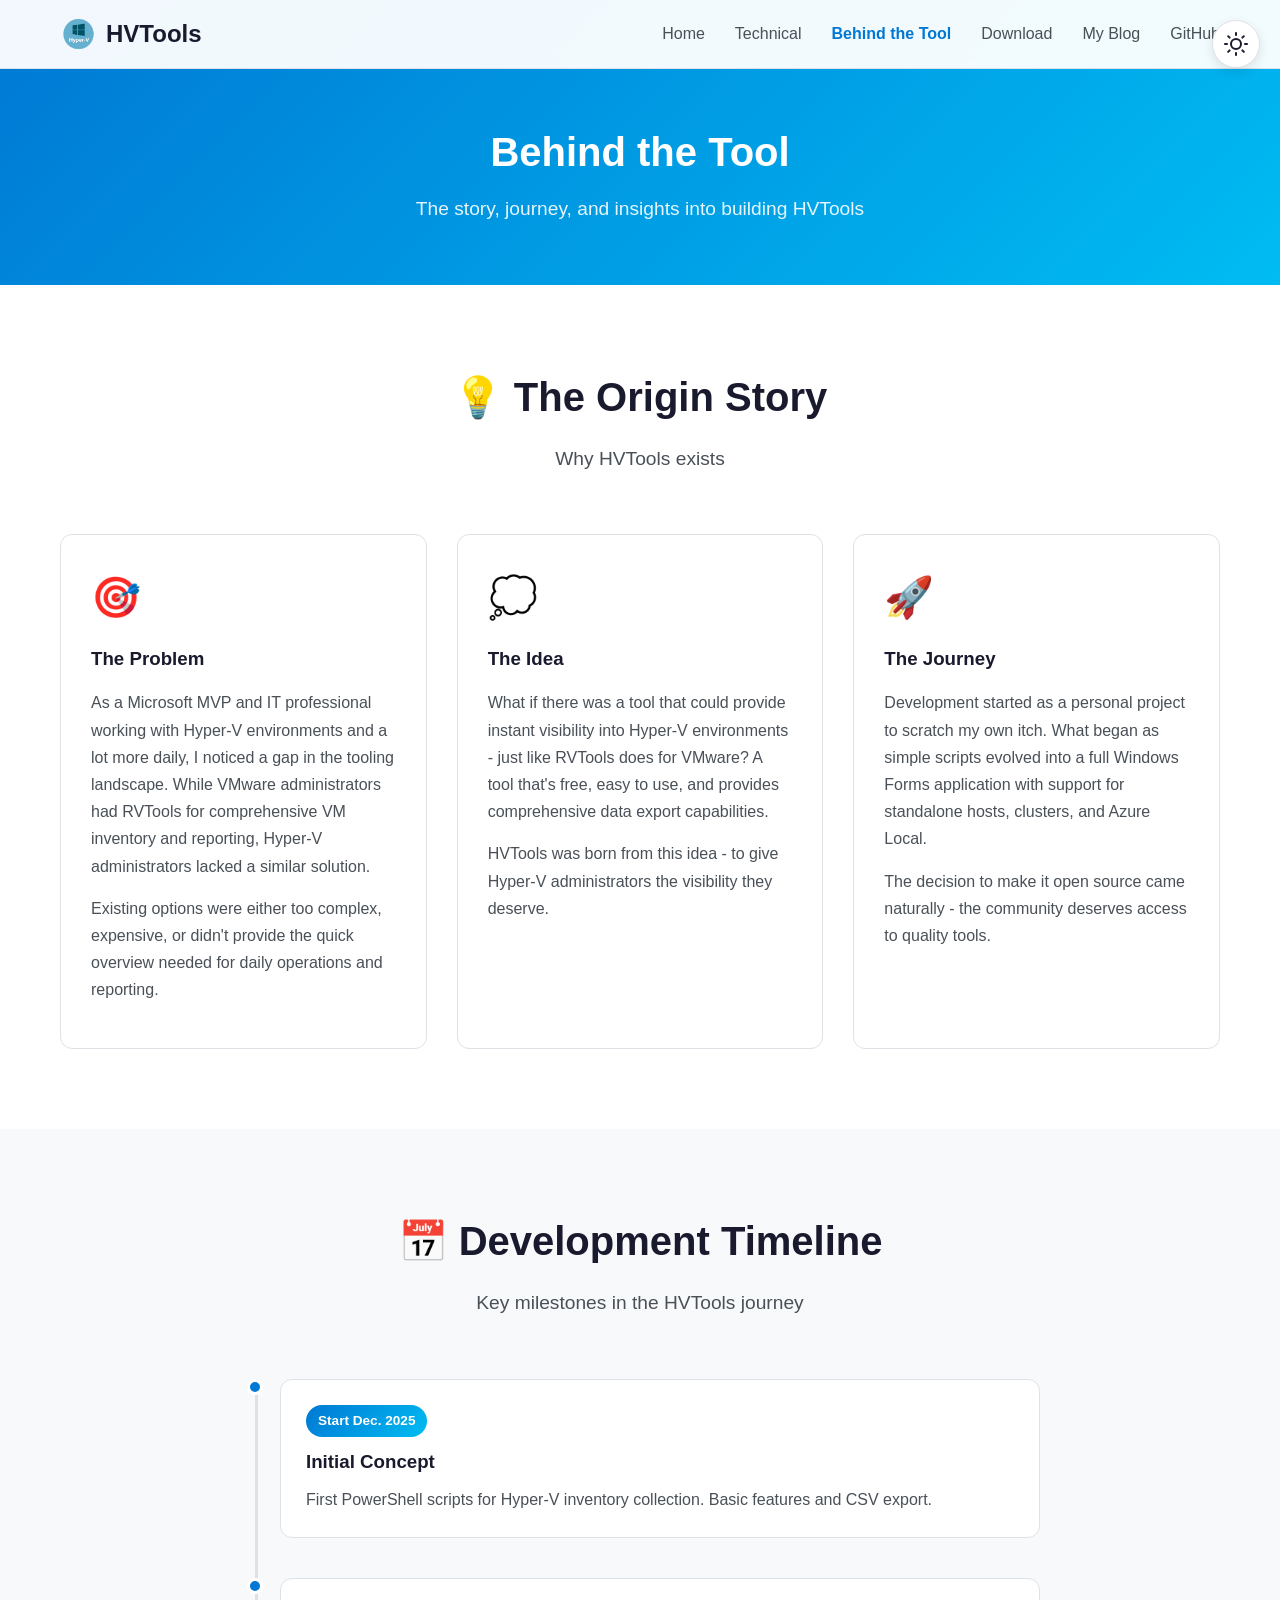
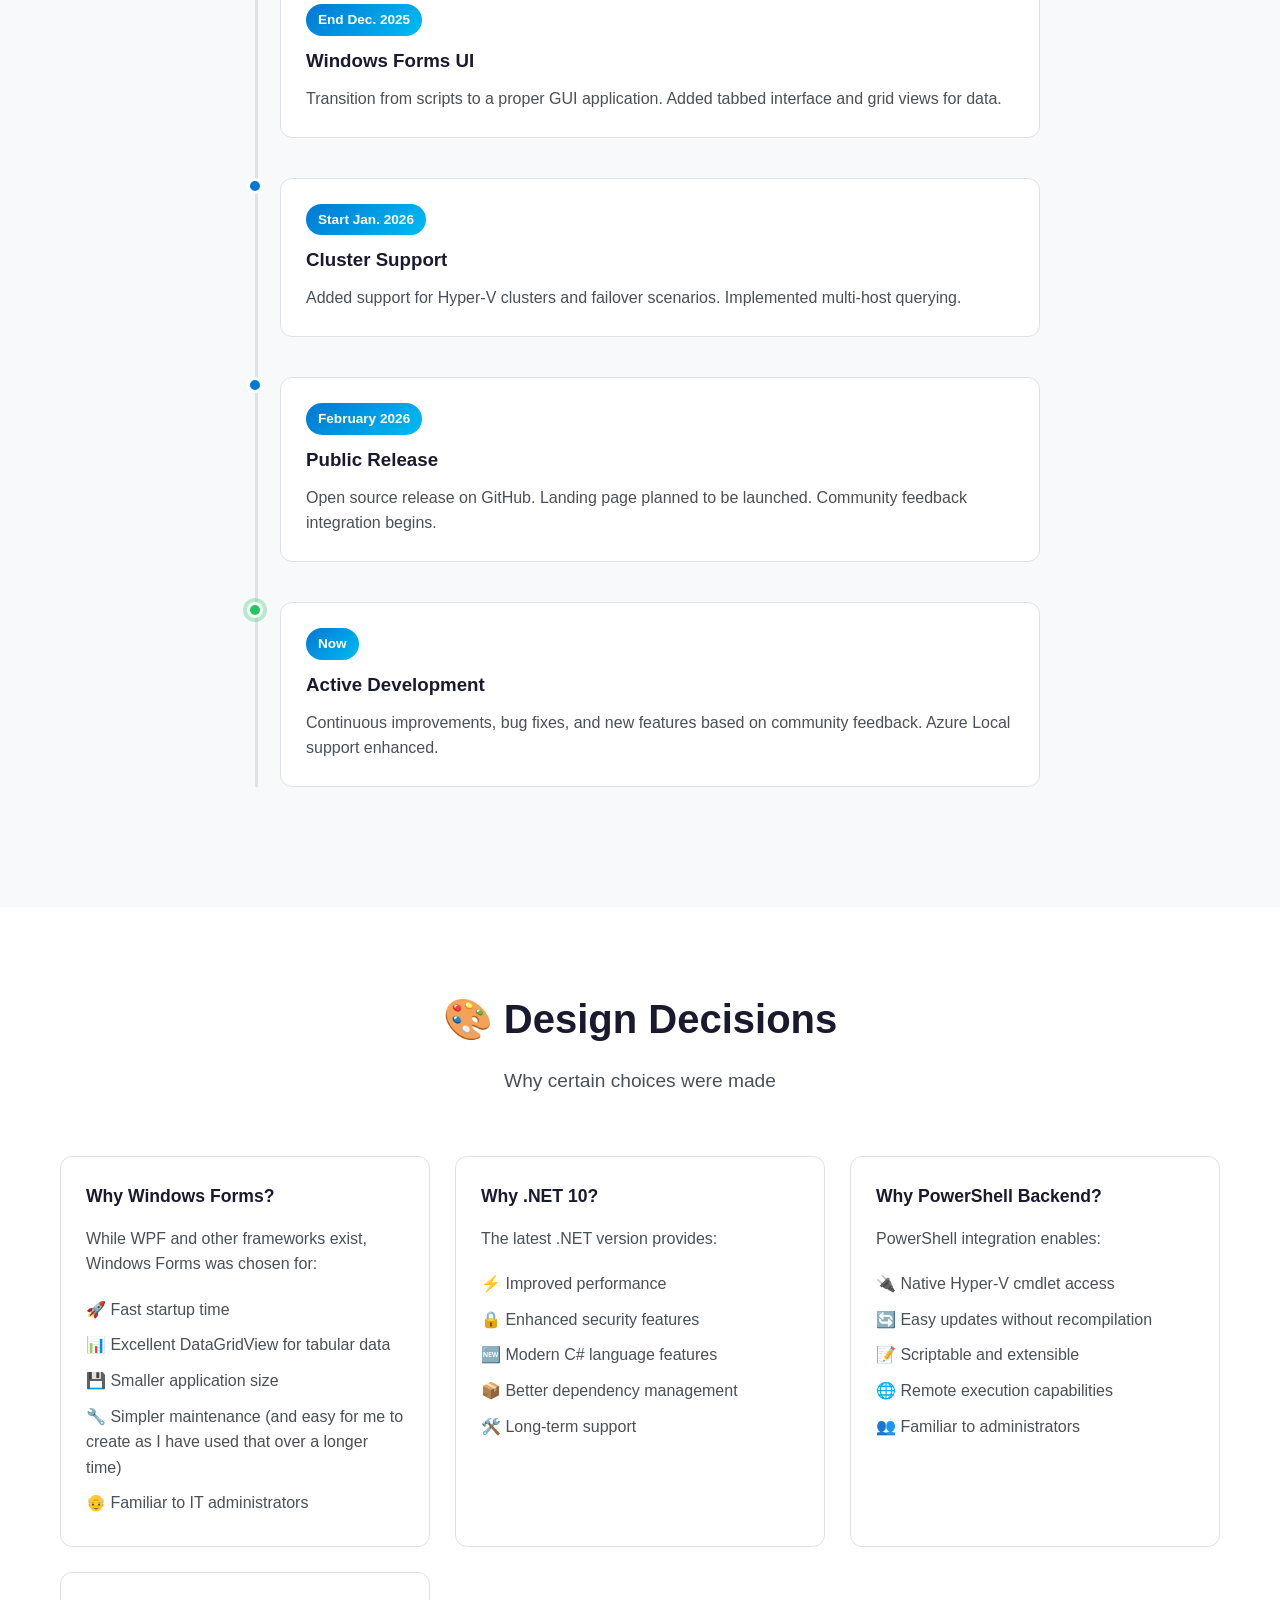
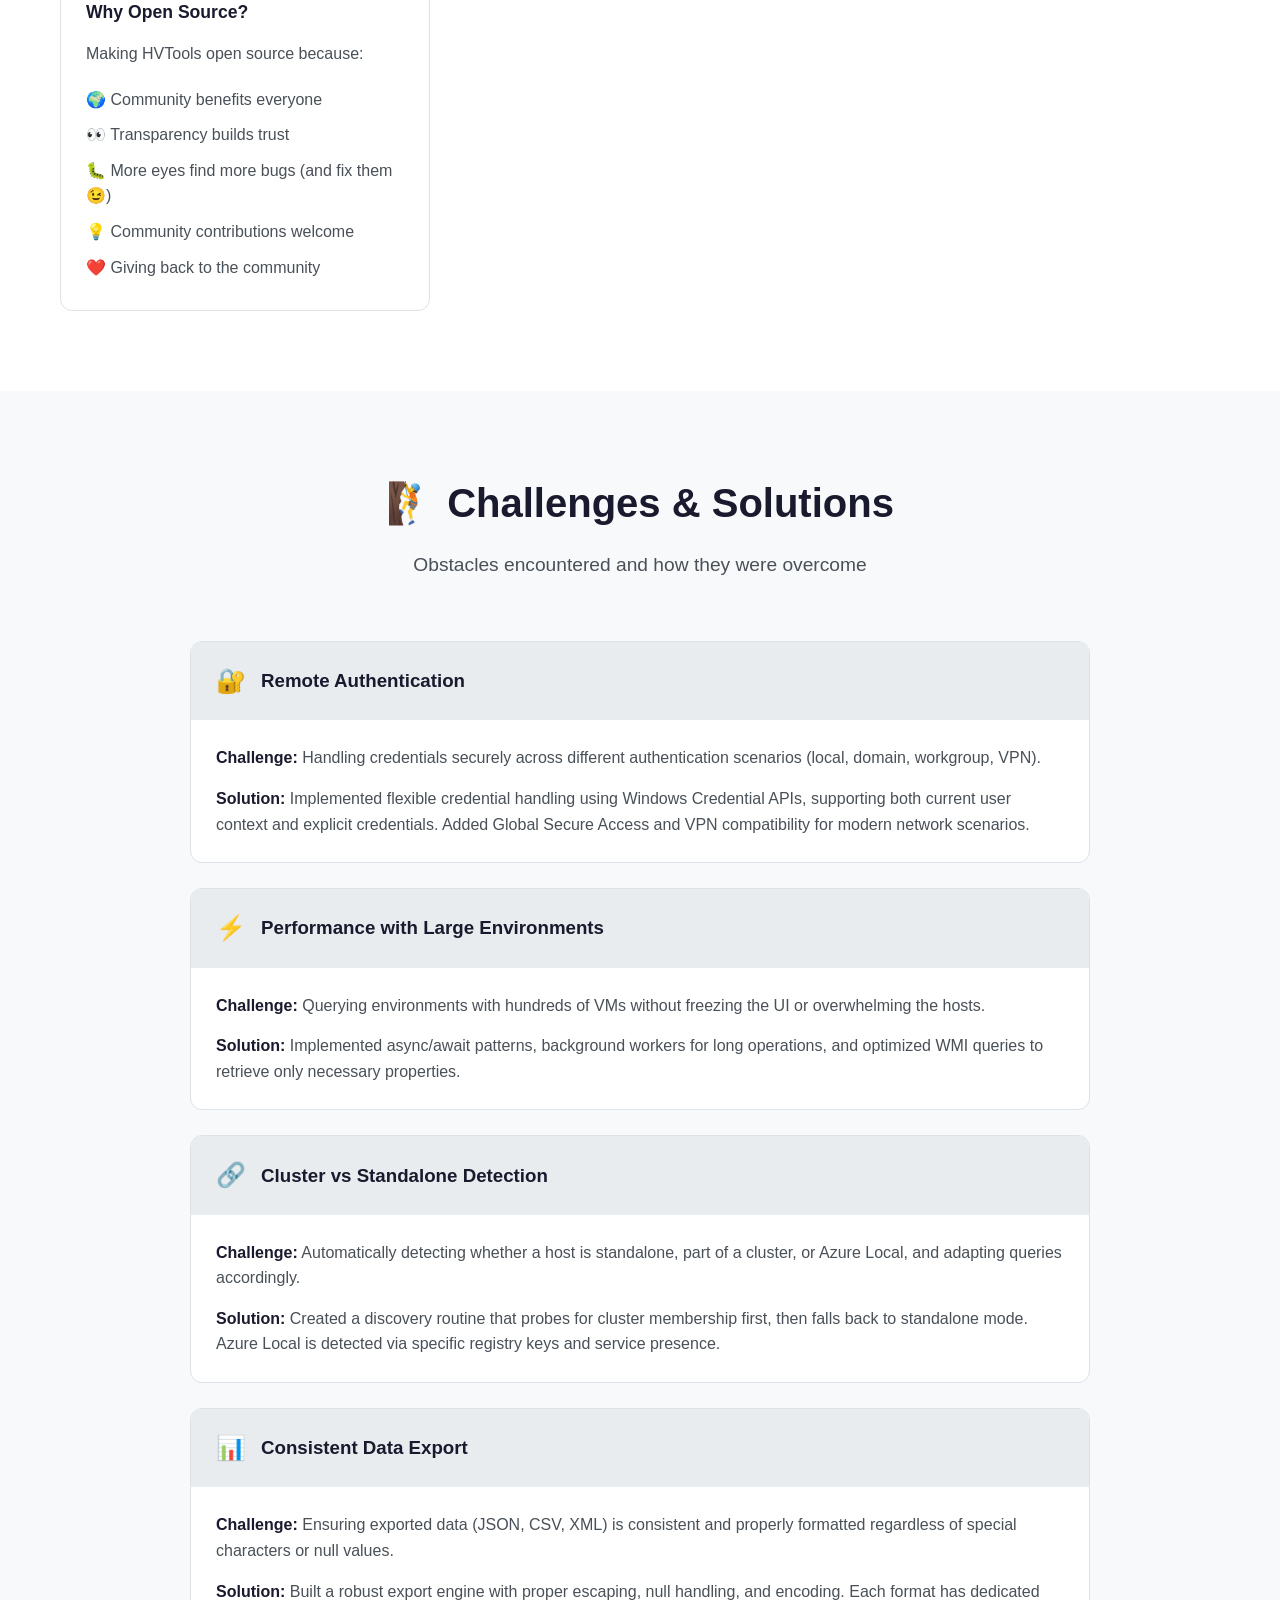
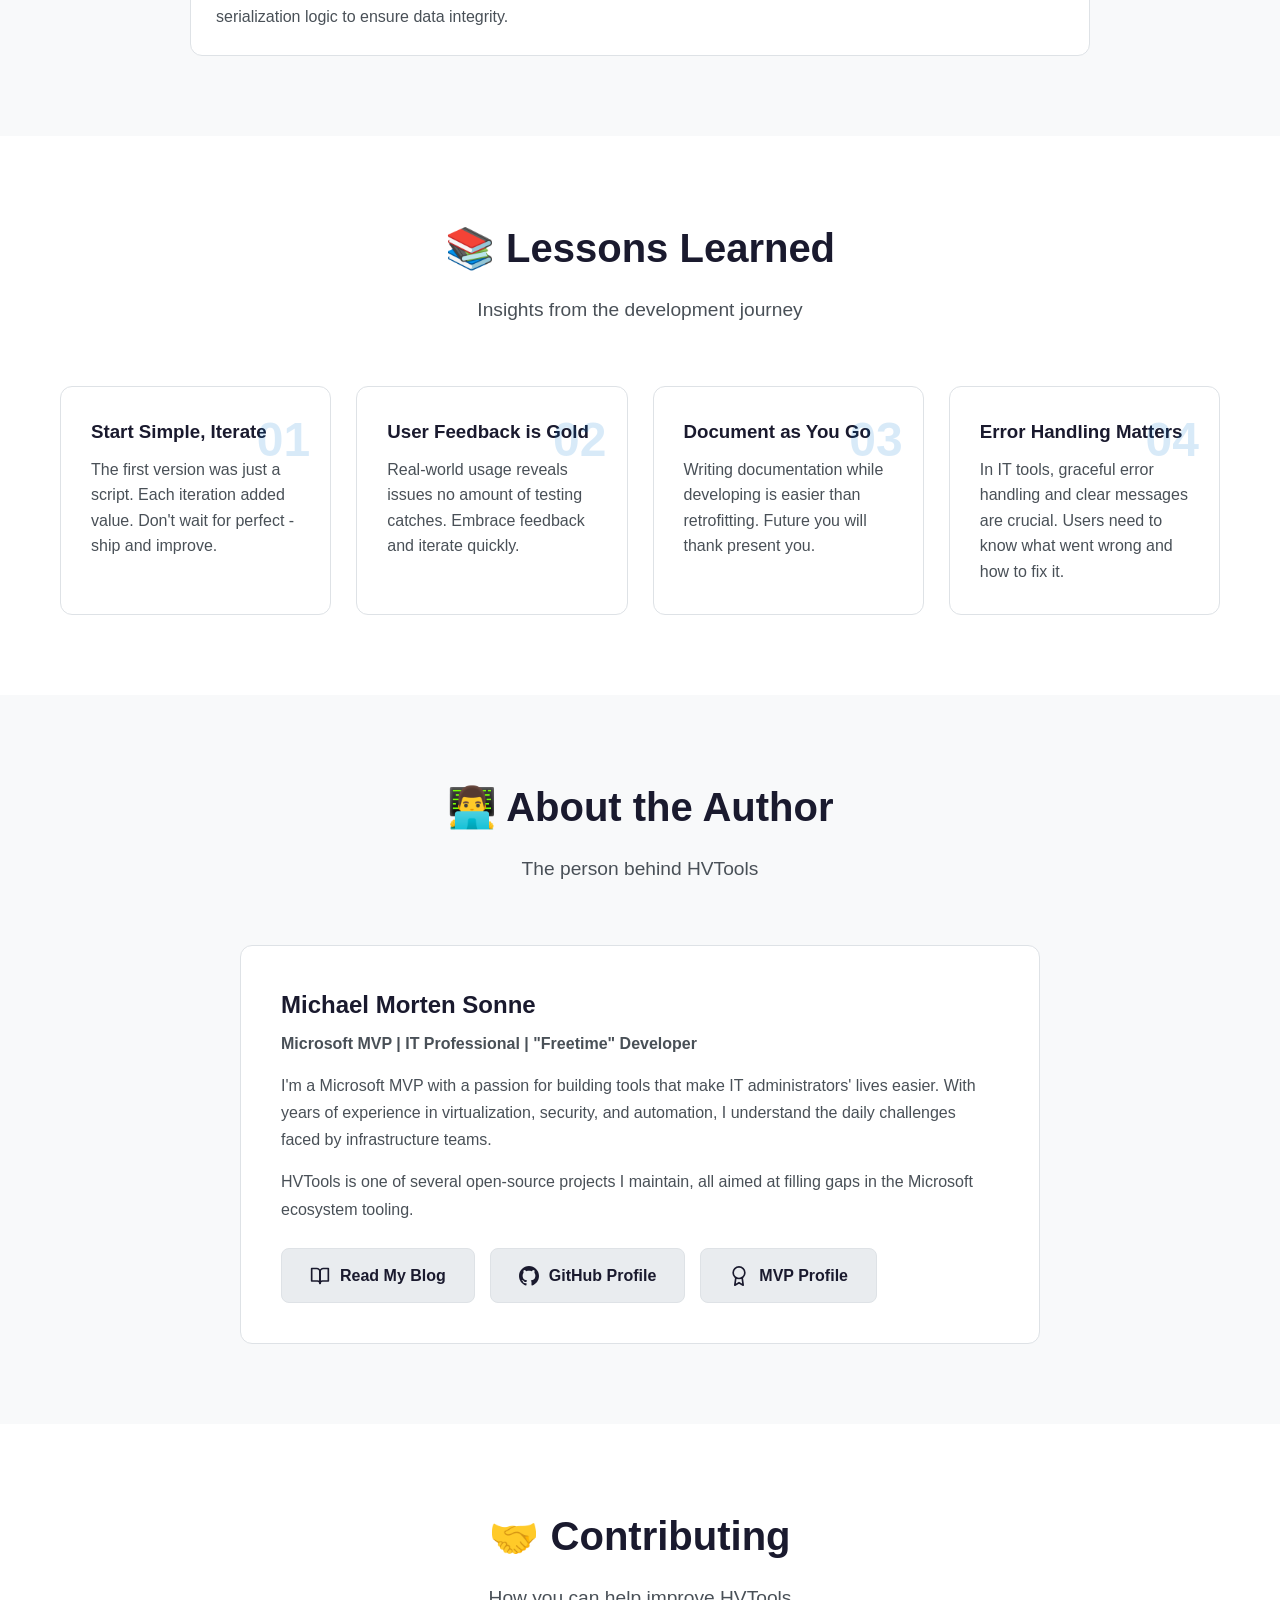
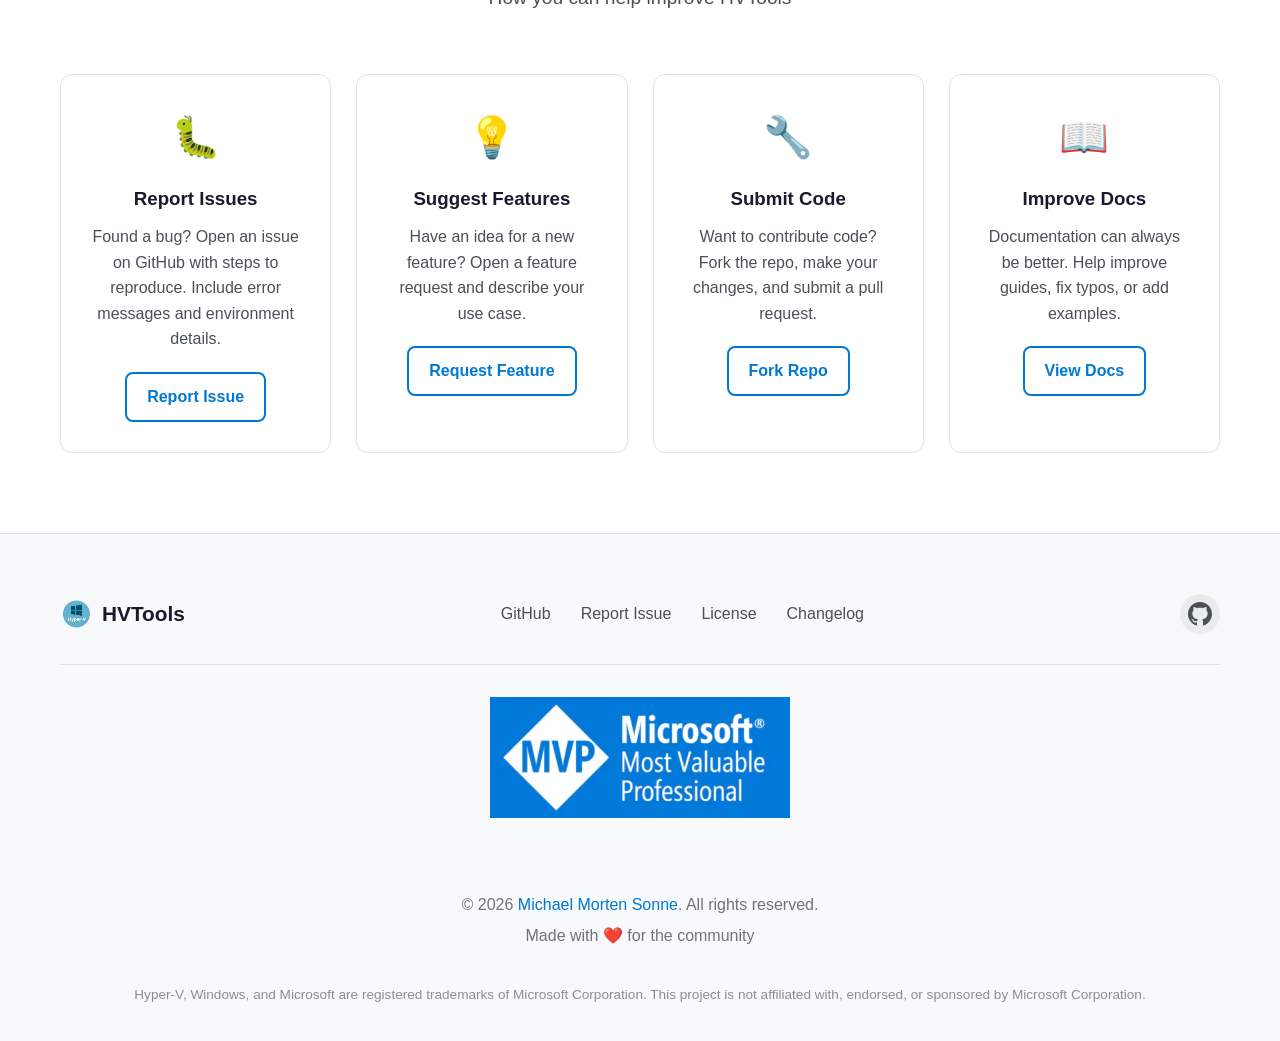
==== landingpage/behind-the-code.html @ daf2f443 "Add new pages" ====
<!DOCTYPE html>
<html lang="en">
<head>
    <meta charset="UTF-8">
    <meta name="viewport" content="width=device-width, initial-scale=1.0">
    <meta name="description" content="Behind the Tool - The story, development journey, and insights into building HVTools.">
    <meta name="keywords" content="Hyper-V, Development, Journey, Story, Open Source, HVTools">
    <meta name="author" content="Michael Morten Sonne">
    <meta name="theme-color" content="#0078d4">
    
    <!-- Open Graph -->
    <meta property="og:title" content="HVTools - Behind the Tool">
    <meta property="og:description" content="The story and development journey of HVTools.">
    <meta property="og:type" content="website">
    <meta property="og:url" content="https://hvtools.app/behind-the-code">
    <meta property="og:image" content="assets/images/og-image.png">
    
    <title>Behind the Tool - HVTools</title>
    
    <link rel="icon" href="assets/images/favicon.ico" type="image/x-icon">
    <link rel="stylesheet" href="assets/css/style.css">
</head>
<body>
    <!-- Theme Toggle -->
    <button class="theme-toggle" id="themeToggle" aria-label="Toggle dark mode">
        <svg class="sun-icon" xmlns="http://www.w3.org/2000/svg" width="24" height="24" viewBox="0 0 24 24" fill="none" stroke="currentColor" stroke-width="2" stroke-linecap="round" stroke-linejoin="round">
            <circle cx="12" cy="12" r="5"></circle>
            <line x1="12" y1="1" x2="12" y2="3"></line>
            <line x1="12" y1="21" x2="12" y2="23"></line>
            <line x1="4.22" y1="4.22" x2="5.64" y2="5.64"></line>
            <line x1="18.36" y1="18.36" x2="19.78" y2="19.78"></line>
            <line x1="1" y1="12" x2="3" y2="12"></line>
            <line x1="21" y1="12" x2="23" y2="12"></line>
            <line x1="4.22" y1="19.78" x2="5.64" y2="18.36"></line>
            <line x1="18.36" y1="5.64" x2="19.78" y2="4.22"></line>
        </svg>
        <svg class="moon-icon" xmlns="http://www.w3.org/2000/svg" width="24" height="24" viewBox="0 0 24 24" fill="none" stroke="currentColor" stroke-width="2" stroke-linecap="round" stroke-linejoin="round">
            <path d="M21 12.79A9 9 0 1 1 11.21 3 7 7 0 0 0 21 12.79z"></path>
        </svg>
    </button>

    <!-- Navigation -->
    <nav class="navbar">
        <div class="nav-container">
            <a href="index.html" class="nav-logo">
                <img src="assets/images/logo.png" alt="HVTools Logo" class="logo-img">
                <span>HVTools</span>
            </a>
            <ul class="nav-menu">
                <li><a href="index.html">Home</a></li>
                <li><a href="technical.html">Technical</a></li>
                <li><a href="behind-the-code.html" class="active">Behind the Tool</a></li>
                <li><a href="index.html#download">Download</a></li>
                <li><a href="https://blog.sonnes.cloud" target="_blank" rel="noopener">My Blog</a></li>
                <li><a href="https://github.com/michaelmsonne/HVTools" target="_blank" rel="noopener">GitHub</a></li>
            </ul>
            <button class="nav-toggle" id="navToggle" aria-label="Toggle navigation">
                <span></span>
                <span></span>
                <span></span>
            </button>
        </div>
    </nav>

    <!-- Page Header -->
    <header class="page-header">
        <div class="container">
            <h1>Behind the Tool</h1>
            <p>The story, journey, and insights into building HVTools</p>
        </div>
    </header>

    <!-- Origin Story Section -->
    <section class="doc-section">
        <div class="container">
            <div class="section-header">
                <h2>💡 The Origin Story</h2>
                <p>Why HVTools exists</p>
            </div>
            <div class="story-content">
                <div class="story-card">
                    <div class="story-icon">🎯</div>
                    <h3>The Problem</h3>
                    <p>As a Microsoft MVP and IT professional working with Hyper-V environments and a lot more daily, I noticed a gap in the tooling landscape. While VMware administrators had RVTools for comprehensive VM inventory and reporting, Hyper-V administrators lacked a similar solution.</p>
                    <p>Existing options were either too complex, expensive, or didn't provide the quick overview needed for daily operations and reporting.</p>
                </div>
                <div class="story-card">
                    <div class="story-icon">💭</div>
                    <h3>The Idea</h3>
                    <p>What if there was a tool that could provide instant visibility into Hyper-V environments - just like RVTools does for VMware? A tool that's free, easy to use, and provides comprehensive data export capabilities.</p>
                    <p>HVTools was born from this idea - to give Hyper-V administrators the visibility they deserve.</p>
                </div>
                <div class="story-card">
                    <div class="story-icon">🚀</div>
                    <h3>The Journey</h3>
                    <p>Development started as a personal project to scratch my own itch. What began as simple scripts evolved into a full Windows Forms application with support for standalone hosts, clusters, and Azure Local.</p>
                    <p>The decision to make it open source came naturally - the community deserves access to quality tools.</p>
                </div>
            </div>
        </div>
    </section>

    <!-- Development Timeline -->
    <section class="doc-section alt-bg">
        <div class="container">
            <div class="section-header">
                <h2>📅 Development Timeline</h2>
                <p>Key milestones in the HVTools journey</p>
            </div>
            <div class="timeline">
                <div class="timeline-item">
                    <div class="timeline-marker"></div>
                    <div class="timeline-content">
                        <span class="timeline-date">Start Dec. 2025</span>
                        <h3>Initial Concept</h3>
                        <p>First PowerShell scripts for Hyper-V inventory collection. Basic features and CSV export.</p>
                    </div>
                </div>
                <div class="timeline-item">
                    <div class="timeline-marker"></div>
                    <div class="timeline-content">
                        <span class="timeline-date">End Dec. 2025</span>
                        <h3>Windows Forms UI</h3>
                        <p>Transition from scripts to a proper GUI application. Added tabbed interface and grid views for data.</p>
                    </div>
                </div>
                <div class="timeline-item">
                    <div class="timeline-marker"></div>
                    <div class="timeline-content">
                        <span class="timeline-date">Start Jan. 2026</span>
                        <h3>Cluster Support</h3>
                        <p>Added support for Hyper-V clusters and failover scenarios. Implemented multi-host querying.</p>
                    </div>
                </div>
                <div class="timeline-item">
                    <div class="timeline-marker"></div>
                    <div class="timeline-content">
                        <span class="timeline-date">February 2026</span>
                        <h3>Public Release</h3>
                        <p>Open source release on GitHub. Landing page planned to be launched. Community feedback integration begins.</p>
                    </div>
                </div>
                <div class="timeline-item">
                    <div class="timeline-marker active"></div>
                    <div class="timeline-content">
                        <span class="timeline-date">Now</span>
                        <h3>Active Development</h3>
                        <p>Continuous improvements, bug fixes, and new features based on community feedback. Azure Local support enhanced.</p>
                    </div>
                </div>
            </div>
        </div>
    </section>

    <!-- Design Decisions Section -->
    <section class="doc-section">
        <div class="container">
            <div class="section-header">
                <h2>🎨 Design Decisions</h2>
                <p>Why certain choices were made</p>
            </div>
            <div class="decisions-grid">
                <div class="decision-card">
                    <h3>Why Windows Forms?</h3>
                    <p>While WPF and other frameworks exist, Windows Forms was chosen for:</p>
                    <ul>
                        <li>🚀 Fast startup time</li>
                        <li>📊 Excellent DataGridView for tabular data</li>
                        <li>💾 Smaller application size</li>
                        <li>🔧 Simpler maintenance (and easy for me to create as I have used that over a longer time)</li>
                        <li>👴 Familiar to IT administrators</li>
                    </ul>
                </div>
                <div class="decision-card">
                    <h3>Why .NET 10?</h3>
                    <p>The latest .NET version provides:</p>
                    <ul>
                        <li>⚡ Improved performance</li>
                        <li>🔒 Enhanced security features</li>
                        <li>🆕 Modern C# language features</li>
                        <li>📦 Better dependency management</li>
                        <li>🛠️ Long-term support</li>
                    </ul>
                </div>
                <div class="decision-card">
                    <h3>Why PowerShell Backend?</h3>
                    <p>PowerShell integration enables:</p>
                    <ul>
                        <li>🔌 Native Hyper-V cmdlet access</li>
                        <li>🔄 Easy updates without recompilation</li>
                        <li>📝 Scriptable and extensible</li>
                        <li>🌐 Remote execution capabilities</li>
                        <li>👥 Familiar to administrators</li>
                    </ul>
                </div>
                <div class="decision-card">
                    <h3>Why Open Source?</h3>
                    <p>Making HVTools open source because:</p>
                    <ul>
                        <li>🌍 Community benefits everyone</li>
                        <li>👀 Transparency builds trust</li>
                        <li>🐛 More eyes find more bugs (and fix them 😉)</li>
                        <li>💡 Community contributions welcome</li>
                        <li>❤️ Giving back to the community</li>
                    </ul>
                </div>
            </div>
        </div>
    </section>

    <!-- Challenges Section -->
    <section class="doc-section alt-bg">
        <div class="container">
            <div class="section-header">
                <h2>🧗 Challenges & Solutions</h2>
                <p>Obstacles encountered and how they were overcome</p>
            </div>
            <div class="challenges-list">
                <div class="challenge-item">
                    <div class="challenge-header">
                        <span class="challenge-icon">🔐</span>
                        <h3>Remote Authentication</h3>
                    </div>
                    <div class="challenge-body">
                        <p><strong>Challenge:</strong> Handling credentials securely across different authentication scenarios (local, domain, workgroup, VPN).</p>
                        <p><strong>Solution:</strong> Implemented flexible credential handling using Windows Credential APIs, supporting both current user context and explicit credentials. Added Global Secure Access and VPN compatibility for modern network scenarios.</p>
                    </div>
                </div>
                <div class="challenge-item">
                    <div class="challenge-header">
                        <span class="challenge-icon">⚡</span>
                        <h3>Performance with Large Environments</h3>
                    </div>
                    <div class="challenge-body">
                        <p><strong>Challenge:</strong> Querying environments with hundreds of VMs without freezing the UI or overwhelming the hosts.</p>
                        <p><strong>Solution:</strong> Implemented async/await patterns, background workers for long operations, and optimized WMI queries to retrieve only necessary properties.</p>
                    </div>
                </div>
                <div class="challenge-item">
                    <div class="challenge-header">
                        <span class="challenge-icon">🔗</span>
                        <h3>Cluster vs Standalone Detection</h3>
                    </div>
                    <div class="challenge-body">
                        <p><strong>Challenge:</strong> Automatically detecting whether a host is standalone, part of a cluster, or Azure Local, and adapting queries accordingly.</p>
                        <p><strong>Solution:</strong> Created a discovery routine that probes for cluster membership first, then falls back to standalone mode. Azure Local is detected via specific registry keys and service presence.</p>
                    </div>
                </div>
                <div class="challenge-item">
                    <div class="challenge-header">
                        <span class="challenge-icon">📊</span>
                        <h3>Consistent Data Export</h3>
                    </div>
                    <div class="challenge-body">
                        <p><strong>Challenge:</strong> Ensuring exported data (JSON, CSV, XML) is consistent and properly formatted regardless of special characters or null values.</p>
                        <p><strong>Solution:</strong> Built a robust export engine with proper escaping, null handling, and encoding. Each format has dedicated serialization logic to ensure data integrity.</p>
                    </div>
                </div>
            </div>
        </div>
    </section>

    <!-- Lessons Learned Section -->
    <section class="doc-section">
        <div class="container">
            <div class="section-header">
                <h2>📚 Lessons Learned</h2>
                <p>Insights from the development journey</p>
            </div>
            <div class="lessons-grid">
                <div class="lesson-card">
                    <span class="lesson-number">01</span>
                    <h3>Start Simple, Iterate</h3>
                    <p>The first version was just a script. Each iteration added value. Don't wait for perfect - ship and improve.</p>
                </div>
                <div class="lesson-card">
                    <span class="lesson-number">02</span>
                    <h3>User Feedback is Gold</h3>
                    <p>Real-world usage reveals issues no amount of testing catches. Embrace feedback and iterate quickly.</p>
                </div>
                <div class="lesson-card">
                    <span class="lesson-number">03</span>
                    <h3>Document as You Go</h3>
                    <p>Writing documentation while developing is easier than retrofitting. Future you will thank present you.</p>
                </div>
                <div class="lesson-card">
                    <span class="lesson-number">04</span>
                    <h3>Error Handling Matters</h3>
                    <p>In IT tools, graceful error handling and clear messages are crucial. Users need to know what went wrong and how to fix it.</p>
                </div>
            </div>
        </div>
    </section>

    <!-- About the Author Section -->
    <section class="doc-section alt-bg">
        <div class="container">
            <div class="section-header">
                <h2>👨‍💻 About the Author</h2>
                <p>The person behind HVTools</p>
            </div>
            <div class="author-card">
                <div class="author-info">
                    <h3>Michael Morten Sonne</h3>
                    <p class="author-title">Microsoft MVP | IT Professional | "Freetime" Developer</p>
                    <p>I'm a Microsoft MVP with a passion for building tools that make IT administrators' lives easier. With years of experience in virtualization, security, and automation, I understand the daily challenges faced by infrastructure teams.</p>
                    <p>HVTools is one of several open-source projects I maintain, all aimed at filling gaps in the Microsoft ecosystem tooling.</p>
                    <div class="author-links">
                        <a href="https://blog.sonnes.cloud" target="_blank" rel="noopener" class="btn btn-secondary">
                            <svg xmlns="http://www.w3.org/2000/svg" width="20" height="20" viewBox="0 0 24 24" fill="none" stroke="currentColor" stroke-width="2" stroke-linecap="round" stroke-linejoin="round">
                                <path d="M2 3h6a4 4 0 0 1 4 4v14a3 3 0 0 0-3-3H2z"></path>
                                <path d="M22 3h-6a4 4 0 0 0-4 4v14a3 3 0 0 1 3-3h7z"></path>
                            </svg>
                            Read My Blog
                        </a>
                        <a href="https://github.com/michaelmsonne" target="_blank" rel="noopener" class="btn btn-secondary">
                            <svg xmlns="http://www.w3.org/2000/svg" width="20" height="20" viewBox="0 0 24 24" fill="currentColor">
                                <path d="M12 0c-6.626 0-12 5.373-12 12 0 5.302 3.438 9.8 8.207 11.387.599.111.793-.261.793-.577v-2.234c-3.338.726-4.033-1.416-4.033-1.416-.546-1.387-1.333-1.756-1.333-1.756-1.089-.745.083-.729.083-.729 1.205.084 1.839 1.237 1.839 1.237 1.07 1.834 2.807 1.304 3.492.997.107-.775.418-1.305.762-1.604-2.665-.305-5.467-1.334-5.467-5.931 0-1.311.469-2.381 1.236-3.221-.124-.303-.535-1.524.117-3.176 0 0 1.008-.322 3.301 1.23.957-.266 1.983-.399 3.003-.404 1.02.005 2.047.138 3.006.404 2.291-1.552 3.297-1.23 3.297-1.23.653 1.653.242 2.874.118 3.176.77.84 1.235 1.911 1.235 3.221 0 4.609-2.807 5.624-5.479 5.921.43.372.823 1.102.823 2.222v3.293c0 .319.192.694.801.576 4.765-1.589 8.199-6.086 8.199-11.386 0-6.627-5.373-12-12-12z"/>
                            </svg>
                            GitHub Profile
                        </a>
                        <a href="https://mvp.microsoft.com/en-US/mvp/profile/b6a5bd91-5ebd-4c84-8965-023a95273093?wt.mc_id=MVP_353010" target="_blank" rel="noopener" class="btn btn-secondary">
                            <svg xmlns="http://www.w3.org/2000/svg" width="20" height="20" viewBox="0 0 24 24" fill="none" stroke="currentColor" stroke-width="2" stroke-linecap="round" stroke-linejoin="round">
                                <circle cx="12" cy="8" r="7"></circle>
                                <polyline points="8.21 13.89 7 23 12 20 17 23 15.79 13.88"></polyline>
                            </svg>
                            MVP Profile
                        </a>
                    </div>
                </div>
            </div>
        </div>
    </section>

    <!-- Contributing Section -->
    <section class="doc-section">
        <div class="container">
            <div class="section-header">
                <h2>🤝 Contributing</h2>
                <p>How you can help improve HVTools</p>
            </div>
            <div class="contributing-content">
                <div class="contribute-card">
                    <div class="contribute-icon">🐛</div>
                    <h3>Report Issues</h3>
                    <p>Found a bug? Open an issue on GitHub with steps to reproduce. Include error messages and environment details.</p>
                    <a href="https://github.com/michaelmsonne/HVTools/issues/new" target="_blank" rel="noopener" class="btn btn-outline">Report Issue</a>
                </div>
                <div class="contribute-card">
                    <div class="contribute-icon">💡</div>
                    <h3>Suggest Features</h3>
                    <p>Have an idea for a new feature? Open a feature request and describe your use case.</p>
                    <a href="https://github.com/michaelmsonne/HVTools/issues/new" target="_blank" rel="noopener" class="btn btn-outline">Request Feature</a>
                </div>
                <div class="contribute-card">
                    <div class="contribute-icon">🔧</div>
                    <h3>Submit Code</h3>
                    <p>Want to contribute code? Fork the repo, make your changes, and submit a pull request.</p>
                    <a href="https://github.com/michaelmsonne/HVTools/fork" target="_blank" rel="noopener" class="btn btn-outline">Fork Repo</a>
                </div>
                <div class="contribute-card">
                    <div class="contribute-icon">📖</div>
                    <h3>Improve Docs</h3>
                    <p>Documentation can always be better. Help improve guides, fix typos, or add examples.</p>
                    <a href="https://github.com/michaelmsonne/HVTools" target="_blank" rel="noopener" class="btn btn-outline">View Docs</a>
                </div>
            </div>
        </div>
    </section>

    <!-- Footer -->
    <footer class="footer">
        <div class="container">
            <div class="footer-content">
                <div class="footer-brand">
                    <img src="assets/images/logo.png" alt="HVTools Logo" class="footer-logo">
                    <span>HVTools</span>
                </div>
                <div class="footer-links">
                    <a href="https://github.com/michaelmsonne/HVTools" target="_blank" rel="noopener">GitHub</a>
                    <a href="https://github.com/michaelmsonne/HVTools/issues" target="_blank" rel="noopener">Report Issue</a>
                    <a href="https://github.com/michaelmsonne/HVTools/blob/main/LICENSE.md" target="_blank" rel="noopener">License</a>
                    <a href="https://github.com/michaelmsonne/HVTools/blob/main/CHANGELOG.md" target="_blank" rel="noopener">Changelog</a>
                </div>
                <div class="footer-social">
                    <a href="https://github.com/michaelmsonne" target="_blank" rel="noopener" aria-label="GitHub">
                        <svg xmlns="http://www.w3.org/2000/svg" width="24" height="24" viewBox="0 0 24 24" fill="currentColor">
                            <path d="M12 0c-6.626 0-12 5.373-12 12 0 5.302 3.438 9.8 8.207 11.387.599.111.793-.261.793-.577v-2.234c-3.338.726-4.033-1.416-4.033-1.416-.546-1.387-1.333-1.756-1.333-1.756-1.089-.745.083-.729.083-.729 1.205.084 1.839 1.237 1.839 1.237 1.07 1.834 2.807 1.304 3.492.997.107-.775.418-1.305.762-1.604-2.665-.305-5.467-1.334-5.467-5.931 0-1.311.469-2.381 1.236-3.221-.124-.303-.535-1.524.117-3.176 0 0 1.008-.322 3.301 1.23.957-.266 1.983-.399 3.003-.404 1.02.005 2.047.138 3.006.404 2.291-1.552 3.297-1.23 3.297-1.23.653 1.653.242 2.874.118 3.176.77.84 1.235 1.911 1.235 3.221 0 4.609-2.807 5.624-5.479 5.921.43.372.823 1.102.823 2.222v3.293c0 .319.192.694.801.576 4.765-1.589 8.199-6.086 8.199-11.386 0-6.627-5.373-12-12-12z"/>
                        </svg>
                    </a>
                </div>
            </div>
            <div class="footer-mvp">
                <a href="https://mvp.microsoft.com/en-US/mvp/profile/b6a5bd91-5ebd-4c84-8965-023a95273093?wt.mc_id=MVP_353010" target="_blank" rel="noopener">
                    <img src="assets/images/mvp-badge.png" alt="Microsoft MVP" width="300" height="121" style="max-width: 100%; height: auto;">
                </a>
            </div>
            <div class="footer-bottom">
                <p>&copy; 2026 <a href="https://github.com/michaelmsonne" target="_blank" rel="noopener">Michael Morten Sonne</a>. All rights reserved.</p>
                <p>Made with ❤️ for the community</p><br>
                <p class="trademark-notice">Hyper-V, Windows, and Microsoft are registered trademarks of Microsoft Corporation. This project is not affiliated with, endorsed, or sponsored by Microsoft Corporation.</p>
            </div>
        </div>
    </footer>

    <script src="assets/js/main.js"></script>
</body>
</html>
---- landingpage/assets/css/style.css ----
/* ===== CSS Variables for Light/Dark Theme ===== */
:root {
    /* Light Theme (Default) */
    --bg-primary: #ffffff;
    --bg-secondary: #f8f9fa;
    --bg-tertiary: #e9ecef;
    --text-primary: #1a1a2e;
    --text-secondary: #495057;
    --text-muted: #6c757d;
    --accent-primary: #0078d4;
    --accent-secondary: #00bcf2;
    --accent-gradient: linear-gradient(135deg, #0078d4 0%, #00bcf2 100%);
    --border-color: #dee2e6;
    --shadow-sm: 0 2px 4px rgba(0, 0, 0, 0.05);
    --shadow-md: 0 4px 12px rgba(0, 0, 0, 0.1);
    --shadow-lg: 0 8px 30px rgba(0, 0, 0, 0.12);
    --card-bg: #ffffff;
    --code-bg: #f4f4f4;
    --navbar-bg: rgba(255, 255, 255, 0.95);
    --coffee-color: #ffdd00;
    --coffee-text: #000000;
}

[data-theme="dark"] {
    /* Dark Theme */
    --bg-primary: #0d1117;
    --bg-secondary: #161b22;
    --bg-tertiary: #21262d;
    --text-primary: #f0f6fc;
    --text-secondary: #c9d1d9;
    --text-muted: #8b949e;
    --accent-primary: #58a6ff;
    --accent-secondary: #79c0ff;
    --accent-gradient: linear-gradient(135deg, #58a6ff 0%, #79c0ff 100%);
    --border-color: #30363d;
    --shadow-sm: 0 2px 4px rgba(0, 0, 0, 0.3);
    --shadow-md: 0 4px 12px rgba(0, 0, 0, 0.4);
    --shadow-lg: 0 8px 30px rgba(0, 0, 0, 0.5);
    --card-bg: #161b22;
    --code-bg: #21262d;
    --navbar-bg: rgba(13, 17, 23, 0.95);
    --coffee-color: #ffdd00;
    --coffee-text: #000000;
}

/* ===== Reset & Base Styles ===== */
*, *::before, *::after {
    margin: 0;
    padding: 0;
    box-sizing: border-box;
}

html {
    scroll-behavior: smooth;
}

body {
    font-family: 'Segoe UI', -apple-system, BlinkMacSystemFont, 'Roboto', 'Oxygen', 'Ubuntu', sans-serif;
    line-height: 1.6;
    color: var(--text-primary);
    background-color: var(--bg-primary);
    transition: background-color 0.3s ease, color 0.3s ease;
}

a {
    color: var(--accent-primary);
    text-decoration: none;
    transition: color 0.2s ease;
}

a:hover {
    color: var(--accent-secondary);
}

img {
    max-width: 100%;
    height: auto;
}

.container {
    max-width: 1200px;
    margin: 0 auto;
    padding: 0 20px;
}

/* ===== Theme Toggle Button ===== */
.theme-toggle {
    position: fixed;
    top: 20px;
    right: 20px;
    z-index: 1001;
    background: var(--card-bg);
    border: 1px solid var(--border-color);
    border-radius: 50%;
    width: 48px;
    height: 48px;
    cursor: pointer;
    display: flex;
    align-items: center;
    justify-content: center;
    box-shadow: var(--shadow-md);
    transition: all 0.3s ease;
}

.theme-toggle:hover {
    transform: scale(1.1);
    box-shadow: var(--shadow-lg);
}

.theme-toggle svg {
    width: 24px;
    height: 24px;
    color: var(--text-primary);
    transition: transform 0.3s ease;
}

.theme-toggle .sun-icon {
    display: block;
}

.theme-toggle .moon-icon {
    display: none;
}

[data-theme="dark"] .theme-toggle .sun-icon {
    display: none;
}

[data-theme="dark"] .theme-toggle .moon-icon {
    display: block;
}

/* ===== Navigation ===== */
.navbar {
    position: fixed;
    top: 0;
    left: 0;
    right: 0;
    z-index: 1000;
    background: var(--navbar-bg);
    backdrop-filter: blur(10px);
    border-bottom: 1px solid var(--border-color);
    padding: 15px 0;
    transition: all 0.3s ease;
}

.nav-container {
    max-width: 1200px;
    margin: 0 auto;
    padding: 0 20px;
    display: flex;
    justify-content: space-between;
    align-items: center;
}

.nav-logo {
    display: flex;
    align-items: center;
    gap: 10px;
    font-size: 1.5em;
    font-weight: 700;
    color: var(--text-primary);
}

.nav-logo:hover {
    color: var(--text-primary);
}

.logo-img {
    width: 36px;
    height: 36px;
}

.nav-menu {
    display: flex;
    list-style: none;
    gap: 30px;
}

.nav-menu a {
    color: var(--text-secondary);
    font-weight: 500;
    padding: 8px 0;
    position: relative;
}

.nav-menu a::after {
    content: '';
    position: absolute;
    bottom: 0;
    left: 0;
    width: 0;
    height: 2px;
    background: var(--accent-gradient);
    transition: width 0.3s ease;
}

.nav-menu a:hover {
    color: var(--accent-primary);
}

.nav-menu a:hover::after {
    width: 100%;
}

.nav-toggle {
    display: none;
    flex-direction: column;
    gap: 5px;
    background: none;
    border: none;
    cursor: pointer;
    padding: 5px;
}

.nav-toggle span {
    width: 25px;
    height: 3px;
    background: var(--text-primary);
    border-radius: 3px;
    transition: all 0.3s ease;
}

/* ===== Hero Section ===== */
.hero {
    min-height: 100vh;
    padding: 120px 20px 60px;
    display: grid;
    grid-template-columns: 1fr 1fr;
    gap: 60px;
    align-items: center;
    max-width: 1200px;
    margin: 0 auto;
}

.hero-badge {
    display: inline-block;
    background: var(--accent-gradient);
    color: white;
    padding: 8px 16px;
    border-radius: 50px;
    font-size: 0.9em;
    font-weight: 600;
    margin-bottom: 20px;
}

.hero h1 {
    font-size: 3.5em;
    font-weight: 700;
    line-height: 1.2;
    margin-bottom: 20px;
}

.gradient-text {
    background: var(--accent-gradient);
    -webkit-background-clip: text;
    -webkit-text-fill-color: transparent;
    background-clip: text;
}

.hero-description {
    font-size: 1.2em;
    color: var(--text-secondary);
    margin-bottom: 30px;
    max-width: 500px;
}

.hero-buttons {
    display: flex;
    gap: 15px;
    flex-wrap: wrap;
    margin-bottom: 40px;
}

.hero-stats {
    display: flex;
    gap: 40px;
}

.stat {
    display: flex;
    flex-direction: column;
}

.stat-value {
    font-size: 1.2em;
    font-weight: 700;
    color: var(--accent-primary);
}

.stat-label {
    font-size: 0.85em;
    color: var(--text-muted);
}

.hero-image {
    display: flex;
    justify-content: center;
    align-items: center;
}

.hero-image-wrapper {
    position: relative;
    border-radius: 12px;
    overflow: hidden;
    box-shadow: var(--shadow-lg);
    border: 1px solid var(--border-color);
    width: 100%;
    max-width: 600px;
}

.hero-image-wrapper img {
    display: block;
    width: 200%;
    max-width: none;
    border-radius: 12px;
    object-fit: cover;
    object-position: left center;
    cursor: pointer;
    transition: transform 0.3s ease;
}

.hero-image-wrapper img:hover {
    transform: scale(1.02);
}

/* ===== Buttons ===== */
.btn {
    display: inline-flex;
    align-items: center;
    gap: 10px;
    padding: 14px 28px;
    border-radius: 8px;
    font-weight: 600;
    font-size: 1em;
    cursor: pointer;
    transition: all 0.3s ease;
    border: none;
}

.btn-primary {
    background: var(--accent-gradient);
    color: white;
    box-shadow: 0 4px 15px rgba(0, 120, 212, 0.3);
}

.btn-primary:hover {
    transform: translateY(-2px);
    box-shadow: 0 6px 20px rgba(0, 120, 212, 0.4);
    color: white;
}

.btn-secondary {
    background: var(--bg-tertiary);
    color: var(--text-primary);
    border: 1px solid var(--border-color);
}

.btn-secondary:hover {
    background: var(--border-color);
    transform: translateY(-2px);
    color: var(--text-primary);
}

.btn-large {
    padding: 18px 36px;
    font-size: 1.1em;
}

.btn-coffee {
    background: var(--coffee-color);
    color: var(--coffee-text);
    font-weight: 700;
}

.btn-coffee:hover {
    background: #ffcc00;
    transform: translateY(-2px);
    color: var(--coffee-text);
}

/* ===== Section Styles ===== */
section {
    padding: 100px 0;
}

.section-header {
    text-align: center;
    margin-bottom: 60px;
}

.section-header h2 {
    font-size: 2.5em;
    font-weight: 700;
    margin-bottom: 15px;
    color: var(--text-primary);
}

.section-header p {
    font-size: 1.2em;
    color: var(--text-secondary);
    max-width: 600px;
    margin: 0 auto;
}

/* ===== Features Section ===== */
.features {
    background: var(--bg-secondary);
}

.features-grid {
    display: grid;
    grid-template-columns: repeat(3, 1fr);
    gap: 30px;
}

.feature-card {
    background: var(--card-bg);
    padding: 40px 30px;
    border-radius: 16px;
    text-align: center;
    border: 1px solid var(--border-color);
    transition: all 0.3s ease;
}

.feature-card:hover {
    transform: translateY(-5px);
    box-shadow: var(--shadow-lg);
}

.feature-icon {
    width: 70px;
    height: 70px;
    margin: 0 auto 20px;
    display: flex;
    align-items: center;
    justify-content: center;
    background: var(--accent-gradient);
    border-radius: 16px;
    color: white;
}

.feature-card h3 {
    font-size: 1.3em;
    margin-bottom: 15px;
    color: var(--text-primary);
}

.feature-card p {
    color: var(--text-secondary);
    line-height: 1.7;
}

/* ===== Data Insights Section ===== */
.data-insights {
    background: var(--bg-secondary);
    padding: 80px 20px;
}

.insights-grid {
    display: grid;
    grid-template-columns: repeat(3, 1fr);
    gap: 30px;
    margin-bottom: 50px;
}

.insight-card {
    background: var(--card-bg);
    padding: 30px;
    border-radius: 12px;
    border: 1px solid var(--border-color);
    text-align: center;
    transition: all 0.3s ease;
}

.insight-card:hover {
    transform: translateY(-5px);
    box-shadow: var(--shadow-lg);
    border-color: var(--accent-primary);
}

.insight-icon {
    width: 80px;
    height: 80px;
    margin: 0 auto 20px;
    background: linear-gradient(135deg, var(--accent-primary), var(--accent-secondary));
    border-radius: 16px;
    display: flex;
    align-items: center;
    justify-content: center;
}

.insight-icon svg {
    stroke: white;
}

.insight-card h3 {
    font-size: 1.3em;
    margin-bottom: 15px;
    color: var(--text-primary);
}

.insight-card p {
    color: var(--text-secondary);
    line-height: 1.7;
    font-size: 0.95em;
}

.export-info {
    background: linear-gradient(135deg, var(--accent-primary), var(--accent-secondary));
    border-radius: 16px;
    padding: 40px;
    color: white;
    box-shadow: var(--shadow-lg);
}

.export-content {
    display: flex;
    align-items: center;
    gap: 30px;
    max-width: 900px;
    margin: 0 auto;
}

.export-icon {
    flex-shrink: 0;
}

.export-icon svg {
    stroke: white;
    opacity: 0.9;
}

.export-text h3 {
    font-size: 1.8em;
    margin-bottom: 10px;
    color: white;
}

.export-text p {
    font-size: 1.1em;
    line-height: 1.7;
    opacity: 0.95;
}

/* ===== Screenshots Section ===== */
.screenshots {
    background: var(--bg-primary);
}

.screenshots-gallery {
    display: grid;
    grid-template-columns: repeat(3, 1fr);
    gap: 30px;
}

.screenshot-item {
    position: relative;
    border-radius: 12px;
    overflow: hidden;
    box-shadow: var(--shadow-md);
    border: 1px solid var(--border-color);
    transition: all 0.3s ease;
}

.screenshot-item:hover {
    transform: translateY(-5px);
    box-shadow: var(--shadow-lg);
}

.screenshot-item img {
    display: block;
    width: 100%;
    height: 200px;
    object-fit: cover;
}

.screenshot-caption {
    display: block;
    padding: 15px;
    background: var(--card-bg);
    text-align: center;
    font-weight: 500;
    color: var(--text-primary);
}

/* ===== Requirements Section ===== */
.requirements {
    background: var(--bg-secondary);
}

.requirements-grid {
    display: grid;
    grid-template-columns: repeat(3, 1fr);
    gap: 30px;
}

.requirement-card {
    background: var(--card-bg);
    padding: 40px 30px;
    border-radius: 16px;
    border: 1px solid var(--border-color);
}

.requirement-card h3 {
    font-size: 1.3em;
    margin-bottom: 20px;
    color: var(--accent-primary);
}

.requirement-card ul {
    list-style: none;
}

.requirement-card li {
    padding: 10px 0;
    color: var(--text-secondary);
    border-bottom: 1px solid var(--border-color);
    display: flex;
    align-items: center;
    gap: 10px;
}

.requirement-card li:last-child {
    border-bottom: none;
}

.requirement-card li::before {
    content: '✓';
    color: var(--accent-primary);
    font-weight: bold;
}

/* ===== Download Section ===== */
.download {
    background: var(--accent-gradient);
    text-align: center;
}

.download-content h2 {
    font-size: 2.5em;
    color: white;
    margin-bottom: 15px;
}

.download-content p {
    font-size: 1.2em;
    color: rgba(255, 255, 255, 0.9);
    margin-bottom: 30px;
}

.download-buttons {
    margin-bottom: 20px;
}

.download .btn-primary {
    background: white;
    color: var(--accent-primary);
    box-shadow: 0 4px 15px rgba(0, 0, 0, 0.2);
}

.download .btn-primary:hover {
    background: var(--bg-secondary);
    box-shadow: 0 6px 20px rgba(0, 0, 0, 0.3);
}

.download-note {
    display: flex;
    align-items: center;
    justify-content: center;
    gap: 8px;
    color: rgba(255, 255, 255, 0.9);
    font-size: 0.95em;
}

/* ===== Support Section ===== */
.support {
    background: var(--bg-primary);
    padding: 80px 0;
}

.support-content {
    display: flex;
    align-items: center;
    justify-content: space-between;
    gap: 40px;
    background: var(--card-bg);
    padding: 50px;
    border-radius: 20px;
    border: 1px solid var(--border-color);
    box-shadow: var(--shadow-md);
}

.support-text h2 {
    font-size: 2em;
    margin-bottom: 10px;
    color: var(--text-primary);
}

.support-text p {
    color: var(--text-secondary);
    max-width: 500px;
}

/* ===== Footer ===== */
.footer {
    background: var(--bg-secondary);
    padding: 60px 0 30px;
    border-top: 1px solid var(--border-color);
}

.footer-content {
    display: flex;
    justify-content: space-between;
    align-items: center;
    flex-wrap: wrap;
    gap: 30px;
    padding-bottom: 30px;
    border-bottom: 1px solid var(--border-color);
}

.footer-brand {
    display: flex;
    align-items: center;
    gap: 10px;
    font-size: 1.3em;
    font-weight: 700;
    color: var(--text-primary);
}

.footer-logo {
    width: 32px;
    height: 32px;
}

.footer-links {
    display: flex;
    gap: 30px;
}

.footer-links a {
    color: var(--text-secondary);
    font-weight: 500;
}

.footer-links a:hover {
    color: var(--accent-primary);
}

.footer-social {
    display: flex;
    gap: 15px;
}

.footer-social a {
    width: 40px;
    height: 40px;
    display: flex;
    align-items: center;
    justify-content: center;
    background: var(--bg-tertiary);
    border-radius: 50%;
    color: var(--text-secondary);
    transition: all 0.3s ease;
}

.footer-social a:hover {
    background: var(--accent-primary);
    color: white;
    transform: translateY(-3px);
}

.footer-mvp {
    text-align: center;
    padding: 2rem 0;
}

.footer-mvp a {
    display: inline-block;
    transition: transform 0.3s ease, opacity 0.3s ease;
}

.footer-mvp a:hover {
    transform: translateY(-2px);
    opacity: 0.9;
}

.footer-bottom {
    padding-top: 30px;
    text-align: center;
    color: var(--text-muted);
}

.footer-bottom p {
    margin: 5px 0;
}

.footer-bottom a {
    color: var(--accent-primary);
}

.trademark-notice {
    font-size: 0.85em;
    color: var(--text-muted);
    margin-top: 15px;
    opacity: 0.8;
}

/* ===== Image Modal ===== */
.image-modal {
    display: none;
    position: fixed;
    z-index: 9999;
    left: 0;
    top: 0;
    width: 100%;
    height: 100%;
    overflow: auto;
    background-color: rgba(0, 0, 0, 0.95);
    animation: fadeIn 0.3s ease;
}

.image-modal.active {
    display: block;
}

.modal-content {
    margin: auto;
    display: block;
    max-width: 90%;
    max-height: 85vh;
    animation: zoomIn 0.3s ease;
    border-radius: 8px;
    position: relative;
    top: 50%;
    transform: translateY(-50%);
}

.modal-close {
    position: absolute;
    top: 20px;
    right: 35px;
    color: #fff;
    font-size: 50px;
    font-weight: bold;
    cursor: pointer;
    transition: 0.3s;
    z-index: 10000;
}

.modal-close:hover,
.modal-close:focus {
    color: var(--accent-primary);
}

.modal-caption {
    margin: auto;
    display: block;
    width: 80%;
    max-width: 700px;
    text-align: center;
    color: #ccc;
    padding: 20px 0;
    font-size: 1.1em;
}

.clickable-image {
    cursor: pointer;
    transition: transform 0.3s ease, opacity 0.3s ease;
}

.clickable-image:hover {
    transform: scale(1.02);
    opacity: 0.9;
}

@keyframes fadeIn {
    from { opacity: 0; }
    to { opacity: 1; }
}

@keyframes zoomIn {
    from { transform: translateY(-50%) scale(0.8); }
    to { transform: translateY(-50%) scale(1); }
}

/* ===== Responsive Design ===== */
@media (max-width: 1024px) {
    .hero {
        grid-template-columns: 1fr;
        text-align: center;
        padding-top: 100px;
    }

    .hero-content {
        order: 1;
    }

    .hero-image {
        order: 2;
    }

    .hero-description {
        margin: 0 auto 30px;
    }

    .hero-buttons {
        justify-content: center;
    }

    .hero-stats {
        justify-content: center;
    }

    .features-grid,
    .screenshots-gallery,
    .requirements-grid {
        grid-template-columns: repeat(2, 1fr);
    }
}

@media (max-width: 768px) {
    .nav-menu {
        display: none;
        position: absolute;
        top: 100%;
        left: 0;
        right: 0;
        background: var(--navbar-bg);
        flex-direction: column;
        padding: 20px;
        gap: 0;
        border-bottom: 1px solid var(--border-color);
    }

    .nav-menu.active {
        display: flex;
    }

    .nav-menu li {
        border-bottom: 1px solid var(--border-color);
    }

    .nav-menu li:last-child {
        border-bottom: none;
    }

    .nav-menu a {
        display: block;
        padding: 15px 0;
    }

    .nav-toggle {
        display: flex;
    }

    .nav-toggle.active span:nth-child(1) {
        transform: rotate(45deg) translate(5px, 5px);
    }

    .nav-toggle.active span:nth-child(2) {
        opacity: 0;
    }

    .nav-toggle.active span:nth-child(3) {
        transform: rotate(-45deg) translate(7px, -6px);
    }

    .theme-toggle {
        right: 70px;
    }

    .hero h1 {
        font-size: 2.5em;
    }

    .features-grid,
    .insights-grid,
    .screenshots-gallery,
    .requirements-grid {
        grid-template-columns: 1fr;
    }

    .export-content {
        flex-direction: column;
        text-align: center;
    }

    .support-content {
        flex-direction: column;
        text-align: center;
        padding: 30px;
    }

    .footer-content {
        flex-direction: column;
        text-align: center;
    }

    .footer-links {
        flex-wrap: wrap;
        justify-content: center;
    }
}

@media (max-width: 480px) {
    .hero h1 {
        font-size: 2em;
    }

    .hero-stats {
        flex-direction: column;
        gap: 20px;
    }

    .btn {
        width: 100%;
        justify-content: center;
    }

    .section-header h2 {
        font-size: 2em;
    }
}

/* ===== Animations ===== */
@keyframes fadeInUp {
    from {
        opacity: 0;
        transform: translateY(30px);
    }
    to {
        opacity: 1;
        transform: translateY(0);
    }
}

.hero-content,
.feature-card,
.screenshot-item,
.requirement-card {
    animation: fadeInUp 0.6s ease forwards;
}

.feature-card:nth-child(2) { animation-delay: 0.1s; }
.feature-card:nth-child(3) { animation-delay: 0.2s; }
.feature-card:nth-child(4) { animation-delay: 0.3s; }
.feature-card:nth-child(5) { animation-delay: 0.4s; }
.feature-card:nth-child(6) { animation-delay: 0.5s; }

/* ===== Scrollbar Styling ===== */
::-webkit-scrollbar {
    width: 10px;
}

::-webkit-scrollbar-track {
    background: var(--bg-secondary);
}

::-webkit-scrollbar-thumb {
    background: var(--text-muted);
    border-radius: 5px;
}

::-webkit-scrollbar-thumb:hover {
    background: var(--text-secondary);
}

/* ===== Selection Styling ===== */
::selection {
    background: var(--accent-primary);
    color: white;
}

/* ===== Page Header for Subpages ===== */
.page-header {
    background: var(--accent-gradient);
    padding: 120px 0 60px;
    text-align: center;
    color: white;
}

.page-header h1 {
    font-size: 2.5em;
    margin-bottom: 10px;
}

.page-header p {
    font-size: 1.2em;
    opacity: 0.9;
}

/* ===== Documentation Sections ===== */
.doc-section {
    padding: 80px 0;
}

.doc-section.alt-bg {
    background: var(--bg-secondary);
}

.doc-content {
    display: grid;
    gap: 30px;
}

.doc-card {
    background: var(--card-bg);
    border-radius: 12px;
    padding: 30px;
    border: 1px solid var(--border-color);
    box-shadow: var(--shadow-sm);
}

.doc-card.full-width {
    grid-column: 1 / -1;
}

.doc-card h3 {
    color: var(--text-primary);
    margin-bottom: 15px;
    font-size: 1.3em;
}

.doc-card ul {
    list-style: none;
    padding: 0;
}

.doc-card ul li {
    padding: 8px 0;
    color: var(--text-secondary);
}

/* ===== Tech List ===== */
.tech-list li {
    display: flex;
    align-items: center;
    gap: 15px;
    padding: 12px 0;
    border-bottom: 1px solid var(--border-color);
}

.tech-list li:last-child {
    border-bottom: none;
}

.tech-badge {
    background: var(--accent-gradient);
    color: white;
    padding: 5px 12px;
    border-radius: 20px;
    font-size: 0.85em;
    font-weight: 600;
    min-width: 100px;
    text-align: center;
}

/* ===== Architecture Diagram ===== */
.architecture-diagram {
    display: flex;
    flex-direction: column;
    align-items: center;
    gap: 10px;
    padding: 30px;
}

.arch-layer {
    width: 100%;
    max-width: 400px;
}

.arch-box {
    padding: 20px;
    border-radius: 8px;
    text-align: center;
    font-weight: 600;
    color: white;
}

.arch-box.ui {
    background: linear-gradient(135deg, #667eea 0%, #764ba2 100%);
}

.arch-box.logic {
    background: linear-gradient(135deg, #f093fb 0%, #f5576c 100%);
}

.arch-box.data {
    background: linear-gradient(135deg, #4facfe 0%, #00f2fe 100%);
}

.arch-box.hyper {
    background: var(--accent-gradient);
}

.arch-arrow {
    font-size: 1.5em;
    color: var(--text-muted);
}

/* ===== Components Grid ===== */
.components-grid {
    display: grid;
    grid-template-columns: repeat(auto-fit, minmax(300px, 1fr));
    gap: 25px;
}

.component-card {
    background: var(--card-bg);
    border-radius: 12px;
    padding: 25px;
    border: 1px solid var(--border-color);
    transition: transform 0.3s ease, box-shadow 0.3s ease;
}

.component-card:hover {
    transform: translateY(-5px);
    box-shadow: var(--shadow-md);
}

.component-icon {
    font-size: 2em;
    margin-bottom: 15px;
}

.component-card h3 {
    color: var(--text-primary);
    margin-bottom: 10px;
}

.component-card p {
    color: var(--text-secondary);
    font-size: 0.95em;
    margin-bottom: 15px;
}

.component-card code {
    background: var(--code-bg);
    padding: 5px 10px;
    border-radius: 4px;
    font-size: 0.85em;
    color: var(--accent-primary);
}

/* ===== API Methods ===== */
.api-methods {
    display: flex;
    flex-direction: column;
    gap: 30px;
}

.api-method h4 {
    color: var(--accent-primary);
    margin-bottom: 10px;
}

.api-method p {
    color: var(--text-secondary);
    margin-bottom: 15px;
}

.code-block {
    background: var(--code-bg);
    border-radius: 8px;
    padding: 15px;
    overflow-x: auto;
}

.code-block pre {
    margin: 0;
    font-family: 'Consolas', 'Monaco', monospace;
    font-size: 0.9em;
    color: var(--text-primary);
    white-space: pre-wrap;
    word-wrap: break-word;
}

/* ===== Export Formats Grid ===== */
.export-formats-grid {
    display: grid;
    grid-template-columns: repeat(auto-fit, minmax(250px, 1fr));
    gap: 25px;
}

.format-card {
    background: var(--card-bg);
    border-radius: 12px;
    padding: 30px;
    text-align: center;
    border: 1px solid var(--border-color);
    transition: transform 0.3s ease;
}

.format-card:hover {
    transform: translateY(-5px);
}

.format-icon {
    font-size: 2.5em;
    margin-bottom: 15px;
    color: var(--accent-primary);
}

.format-card h3 {
    color: var(--text-primary);
    margin-bottom: 10px;
}

.format-card p {
    color: var(--text-secondary);
    font-size: 0.95em;
    margin-bottom: 15px;
}

.format-card ul {
    list-style: none;
    padding: 0;
    text-align: left;
}

.format-card ul li {
    padding: 5px 0;
    color: var(--text-muted);
    font-size: 0.9em;
}

/* ===== Story Cards ===== */
.story-content {
    display: grid;
    grid-template-columns: repeat(auto-fit, minmax(300px, 1fr));
    gap: 30px;
}

.story-card {
    background: var(--card-bg);
    border-radius: 12px;
    padding: 30px;
    border: 1px solid var(--border-color);
}

.story-icon {
    font-size: 2.5em;
    margin-bottom: 15px;
}

.story-card h3 {
    color: var(--text-primary);
    margin-bottom: 15px;
}

.story-card p {
    color: var(--text-secondary);
    margin-bottom: 15px;
    line-height: 1.7;
}

/* ===== Timeline ===== */
.timeline {
    position: relative;
    max-width: 800px;
    margin: 0 auto;
    padding-left: 40px;
}

.timeline::before {
    content: '';
    position: absolute;
    left: 15px;
    top: 0;
    bottom: 0;
    width: 3px;
    background: var(--border-color);
}

.timeline-item {
    position: relative;
    margin-bottom: 40px;
}

.timeline-marker {
    position: absolute;
    left: -33px;
    width: 16px;
    height: 16px;
    background: var(--accent-primary);
    border-radius: 50%;
    border: 3px solid var(--bg-primary);
}

.timeline-marker.active {
    background: #22c55e;
    box-shadow: 0 0 0 4px rgba(34, 197, 94, 0.3);
}

.timeline-content {
    background: var(--card-bg);
    border-radius: 12px;
    padding: 25px;
    border: 1px solid var(--border-color);
}

.timeline-date {
    display: inline-block;
    background: var(--accent-gradient);
    color: white;
    padding: 5px 12px;
    border-radius: 20px;
    font-size: 0.85em;
    font-weight: 600;
    margin-bottom: 10px;
}

.timeline-content h3 {
    color: var(--text-primary);
    margin-bottom: 10px;
}

.timeline-content p {
    color: var(--text-secondary);
}

/* ===== Decisions Grid ===== */
.decisions-grid {
    display: grid;
    grid-template-columns: repeat(auto-fit, minmax(280px, 1fr));
    gap: 25px;
}

.decision-card {
    background: var(--card-bg);
    border-radius: 12px;
    padding: 25px;
    border: 1px solid var(--border-color);
}

.decision-card h3 {
    color: var(--text-primary);
    margin-bottom: 15px;
    font-size: 1.1em;
}

.decision-card p {
    color: var(--text-secondary);
    margin-bottom: 15px;
}

.decision-card ul {
    list-style: none;
    padding: 0;
}

.decision-card ul li {
    padding: 5px 0;
    color: var(--text-secondary);
}

/* ===== Challenges List ===== */
.challenges-list {
    display: flex;
    flex-direction: column;
    gap: 25px;
    max-width: 900px;
    margin: 0 auto;
}

.challenge-item {
    background: var(--card-bg);
    border-radius: 12px;
    overflow: hidden;
    border: 1px solid var(--border-color);
}

.challenge-header {
    display: flex;
    align-items: center;
    gap: 15px;
    padding: 20px 25px;
    background: var(--bg-tertiary);
}

.challenge-icon {
    font-size: 1.5em;
}

.challenge-header h3 {
    color: var(--text-primary);
    margin: 0;
}

.challenge-body {
    padding: 25px;
}

.challenge-body p {
    color: var(--text-secondary);
    margin-bottom: 15px;
}

.challenge-body p:last-child {
    margin-bottom: 0;
}

.challenge-body strong {
    color: var(--text-primary);
}

/* ===== Lessons Grid ===== */
.lessons-grid {
    display: grid;
    grid-template-columns: repeat(auto-fit, minmax(250px, 1fr));
    gap: 25px;
}

.lesson-card {
    background: var(--card-bg);
    border-radius: 12px;
    padding: 30px;
    border: 1px solid var(--border-color);
    position: relative;
}

.lesson-number {
    position: absolute;
    top: 15px;
    right: 20px;
    font-size: 3em;
    font-weight: 700;
    color: var(--accent-primary);
    opacity: 0.15;
}

.lesson-card h3 {
    color: var(--text-primary);
    margin-bottom: 10px;
}

.lesson-card p {
    color: var(--text-secondary);
}

/* ===== Author Card ===== */
.author-card {
    background: var(--card-bg);
    border-radius: 12px;
    padding: 40px;
    border: 1px solid var(--border-color);
    max-width: 800px;
    margin: 0 auto;
}

.author-info h3 {
    color: var(--text-primary);
    font-size: 1.5em;
    margin-bottom: 5px;
}

.author-title {
    color: var(--accent-primary);
    font-weight: 600;
    margin-bottom: 20px;
}

.author-info p {
    color: var(--text-secondary);
    line-height: 1.7;
    margin-bottom: 15px;
}

.author-links {
    display: flex;
    flex-wrap: wrap;
    gap: 15px;
    margin-top: 25px;
}

/* ===== Contributing Grid ===== */
.contributing-content {
    display: grid;
    grid-template-columns: repeat(auto-fit, minmax(250px, 1fr));
    gap: 25px;
}

.contribute-card {
    background: var(--card-bg);
    border-radius: 12px;
    padding: 30px;
    text-align: center;
    border: 1px solid var(--border-color);
}

.contribute-icon {
    font-size: 2.5em;
    margin-bottom: 15px;
}

.contribute-card h3 {
    color: var(--text-primary);
    margin-bottom: 10px;
}

.contribute-card p {
    color: var(--text-secondary);
    margin-bottom: 20px;
}

.btn-outline {
    display: inline-block;
    padding: 10px 20px;
    border: 2px solid var(--accent-primary);
    color: var(--accent-primary);
    border-radius: 8px;
    text-decoration: none;
    font-weight: 600;
    transition: all 0.3s ease;
}

.btn-outline:hover {
    background: var(--accent-primary);
    color: white;
}

/* ===== Active Nav Link ===== */
.nav-menu a.active {
    color: var(--accent-primary);
    font-weight: 600;
}

/* ===== Responsive for Subpages ===== */
@media (max-width: 768px) {
    .page-header {
        padding: 100px 0 40px;
    }
    
    .page-header h1 {
        font-size: 2em;
    }
    
    .timeline {
        padding-left: 30px;
    }
    
    .timeline::before {
        left: 10px;
    }
    
    .timeline-marker {
        left: -27px;
        width: 14px;
        height: 14px;
    }
    
    .author-links {
        flex-direction: column;
    }
    
    .author-links .btn {
        width: 100%;
        justify-content: center;
    }
}
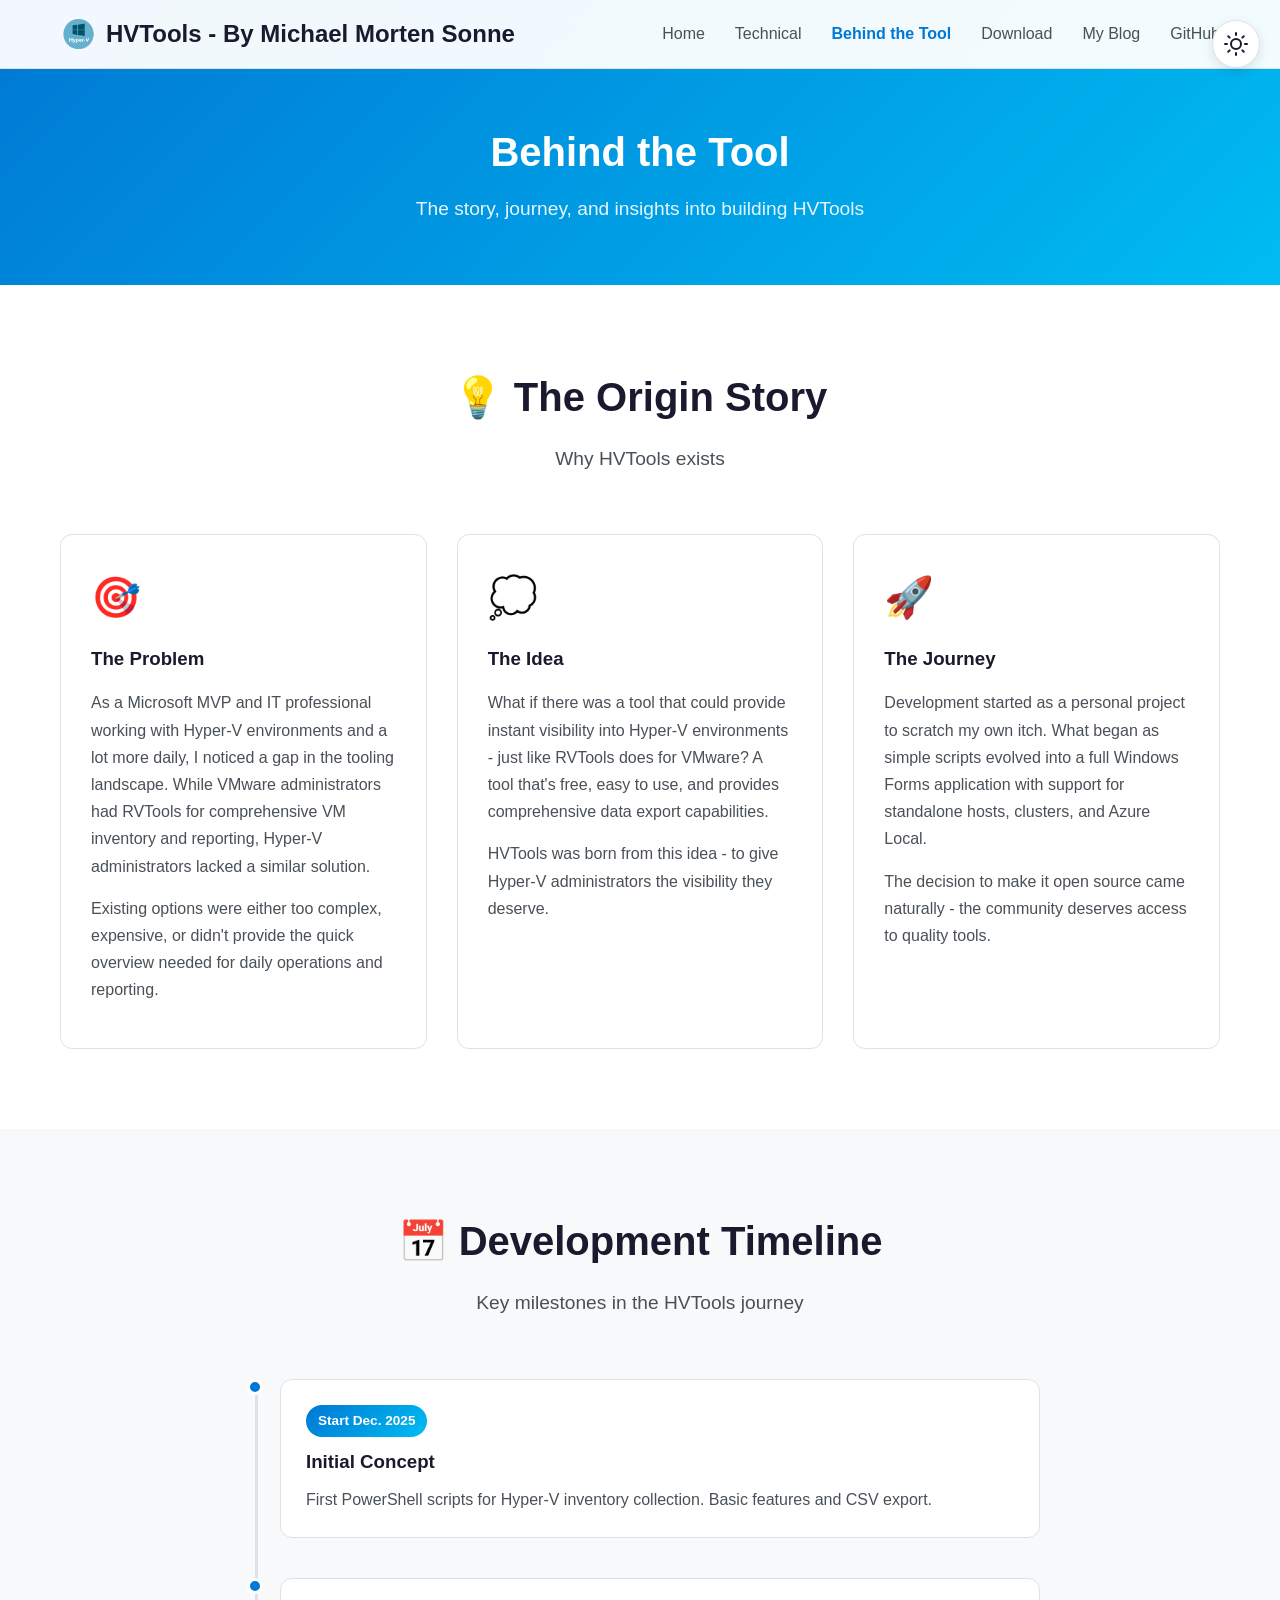
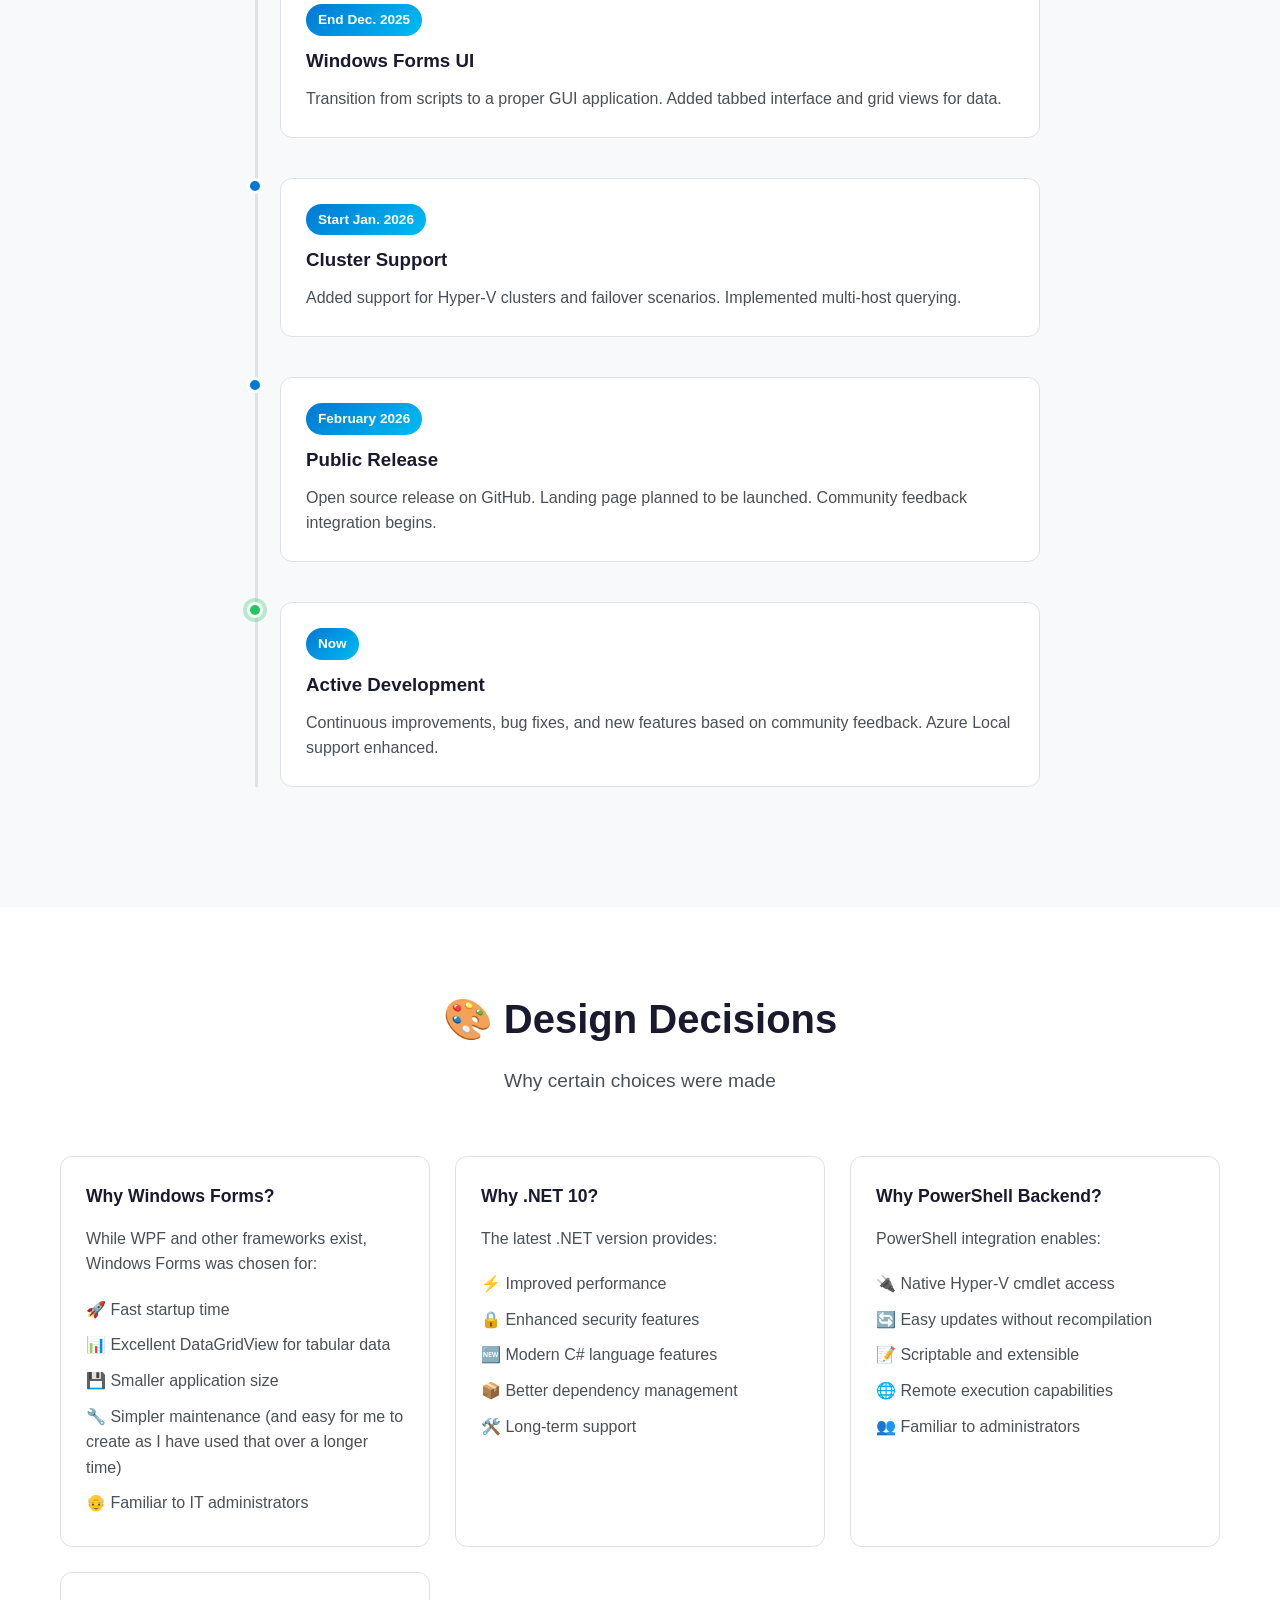
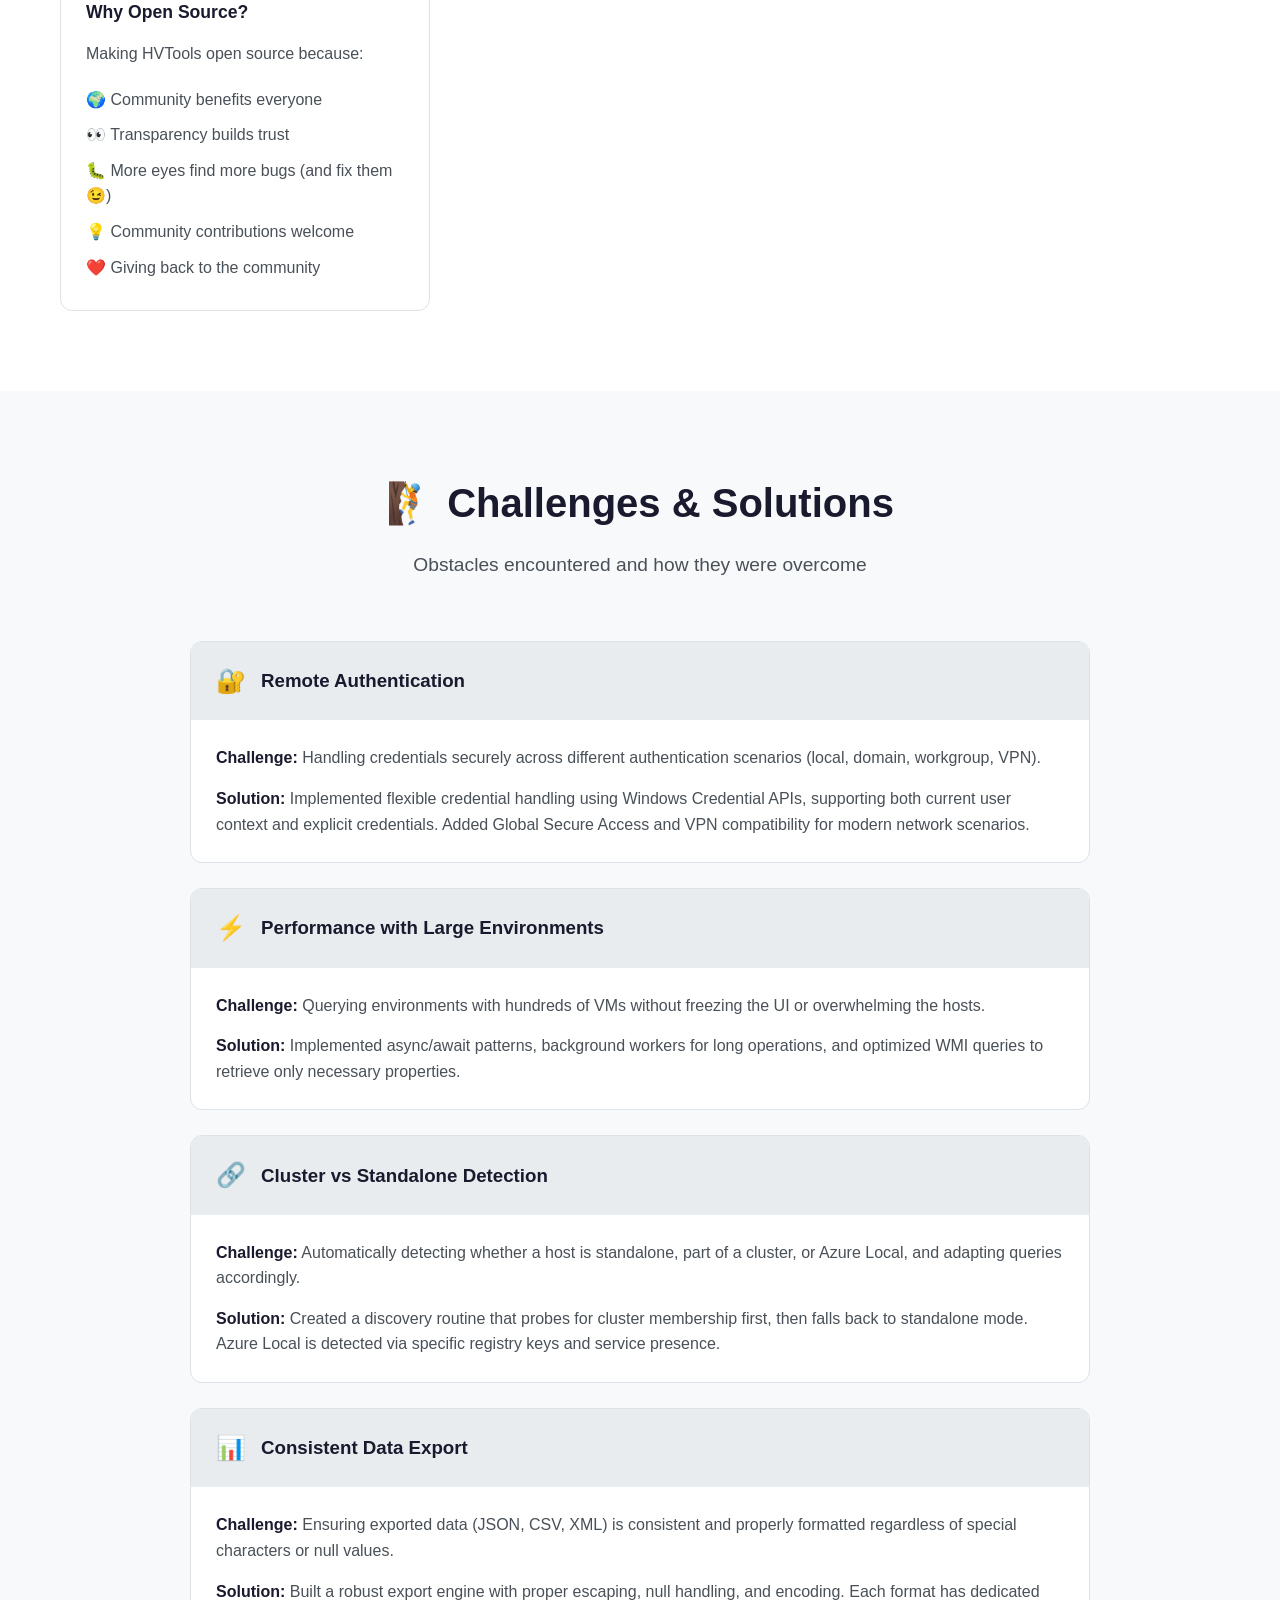
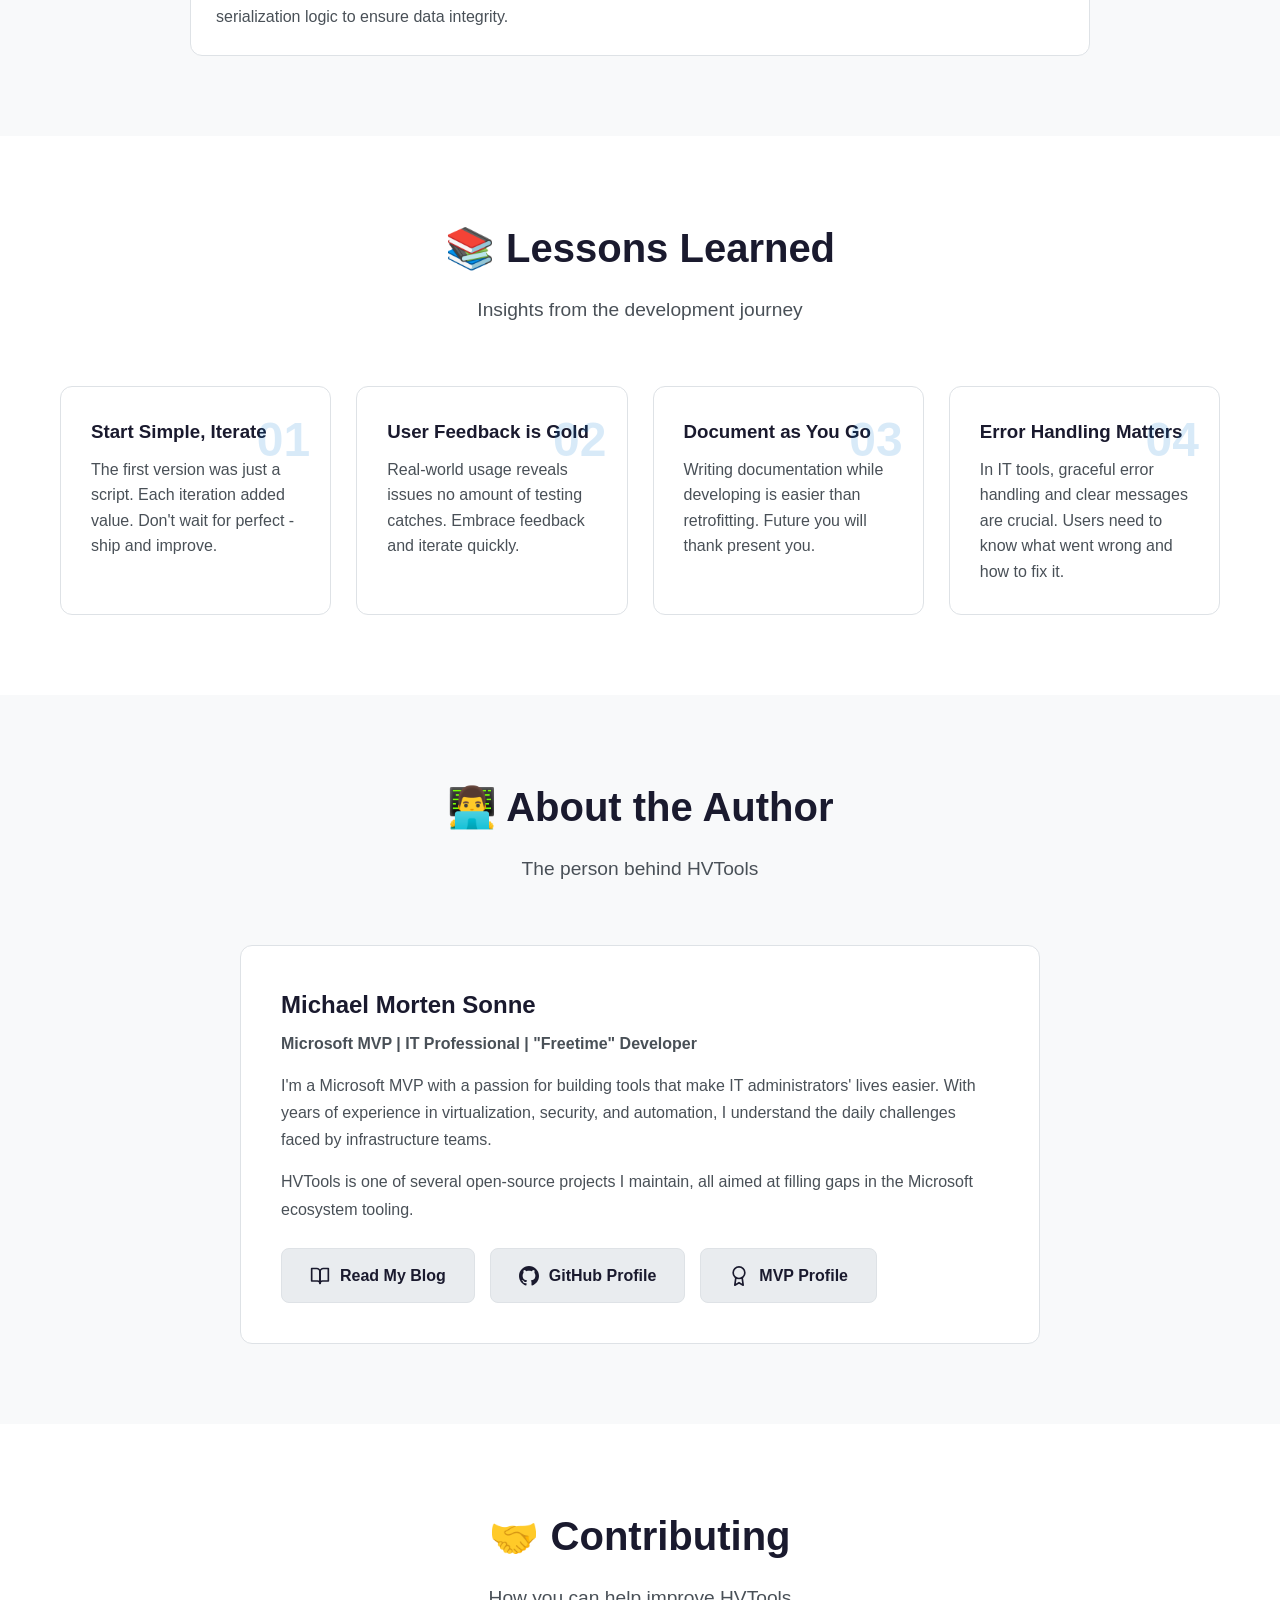
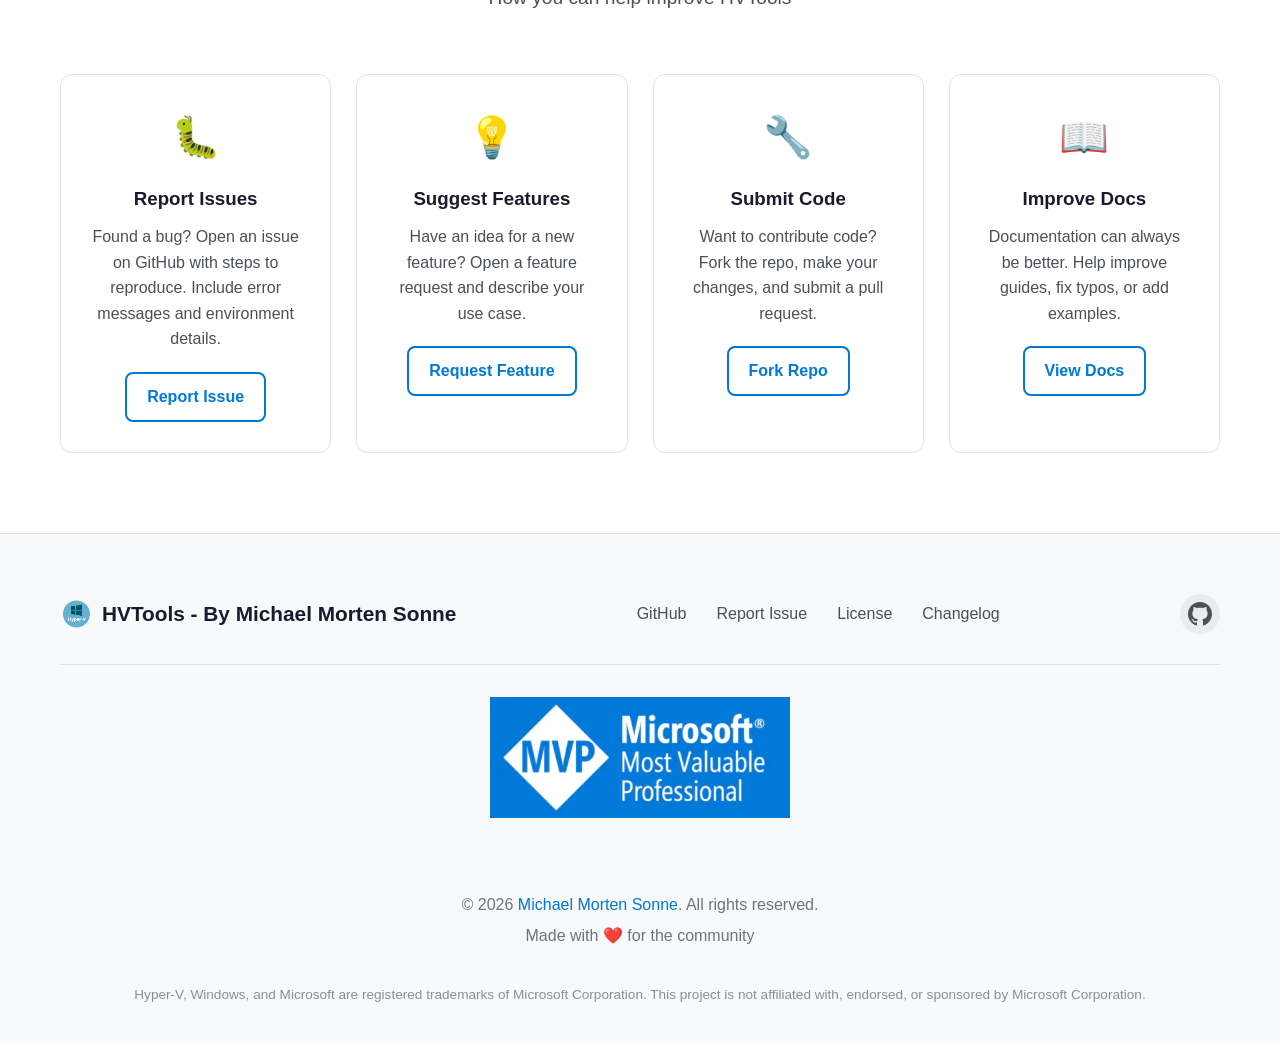
==== commit 948913f1: "Update footer branding to include author name in landing pages" ====
--- a/landingpage/behind-the-code.html
+++ b/landingpage/behind-the-code.html
@@ -44,7 +44,7 @@
         <div class="nav-container">
             <a href="index.html" class="nav-logo">
                 <img src="assets/images/logo.png" alt="HVTools Logo" class="logo-img">
-                <span>HVTools</span>
+                <span>HVTools - By Michael Morten Sonne</span>
             </a>
             <ul class="nav-menu">
                 <li><a href="index.html">Home</a></li>
@@ -374,7 +374,7 @@
             <div class="footer-content">
                 <div class="footer-brand">
                     <img src="assets/images/logo.png" alt="HVTools Logo" class="footer-logo">
-                    <span>HVTools</span>
+                    <span>HVTools - By Michael Morten Sonne</span>
                 </div>
                 <div class="footer-links">
                     <a href="https://github.com/michaelmsonne/HVTools" target="_blank" rel="noopener">GitHub</a>
